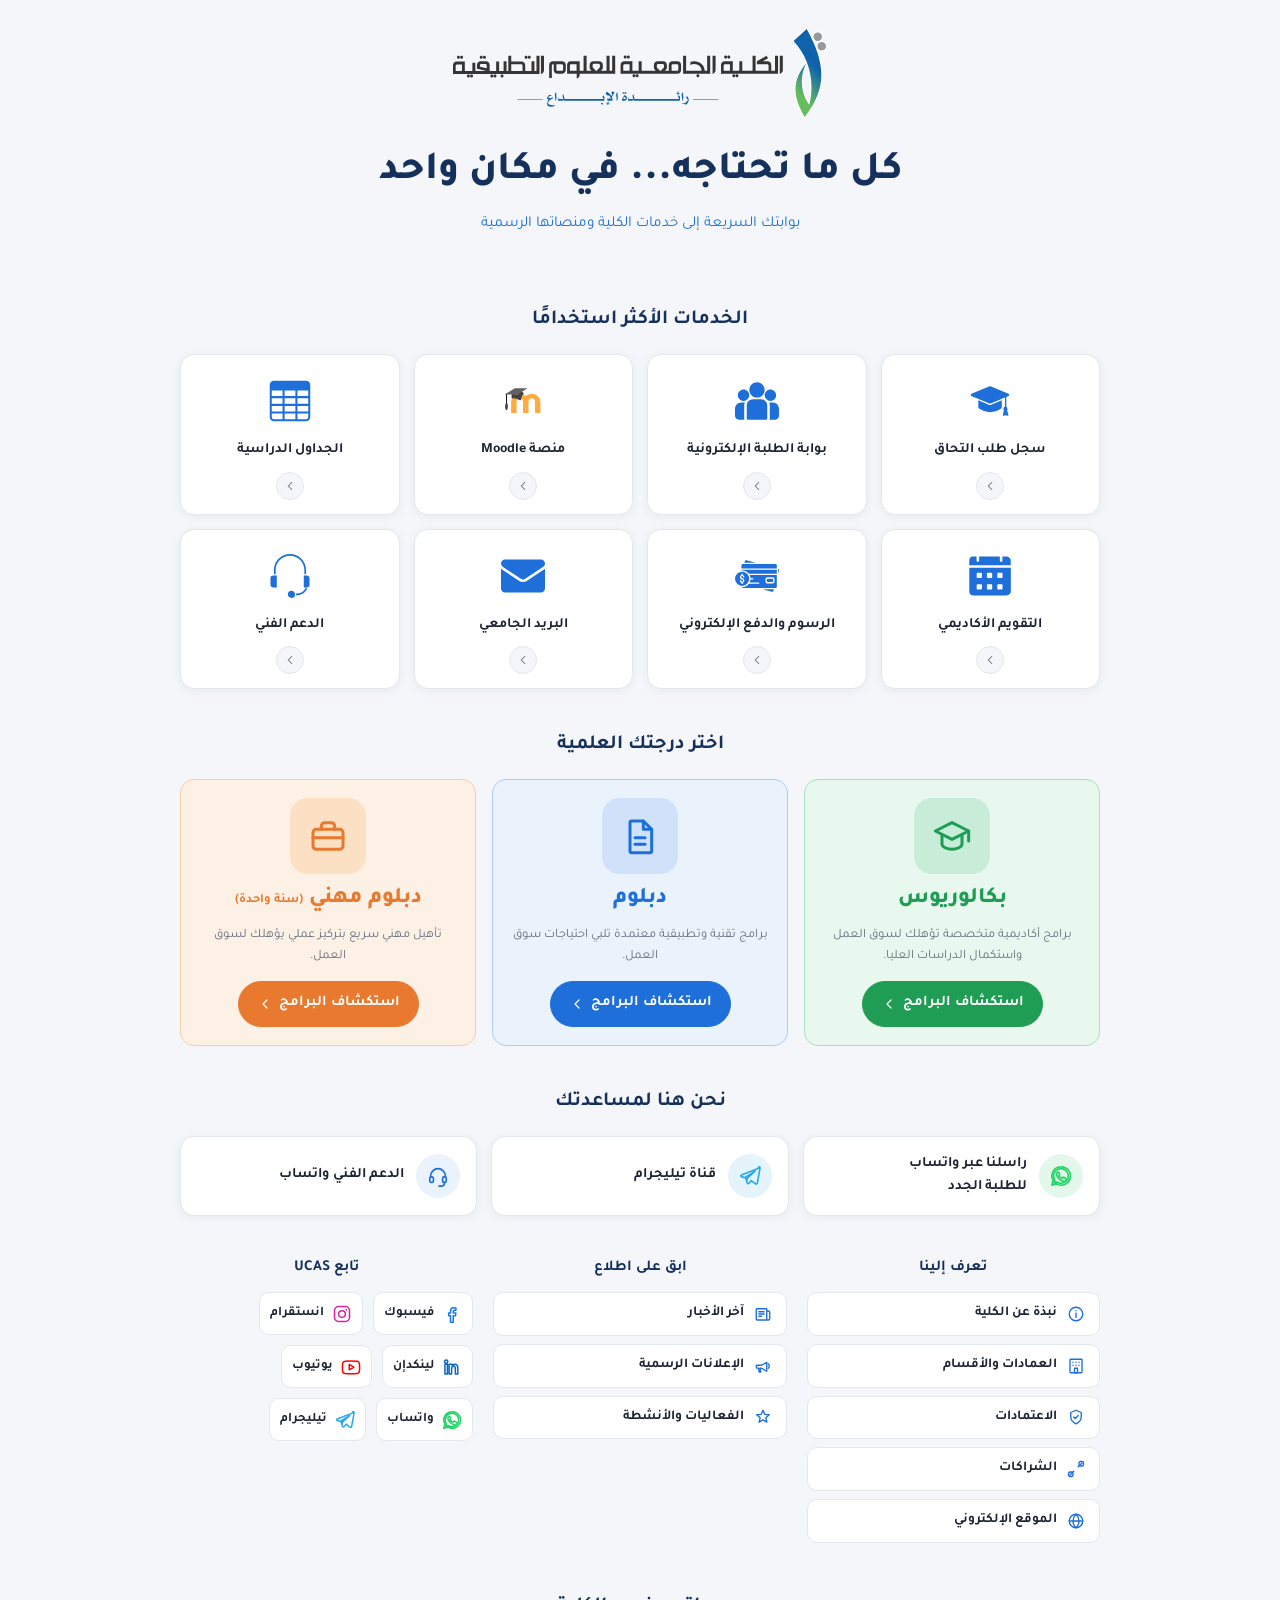
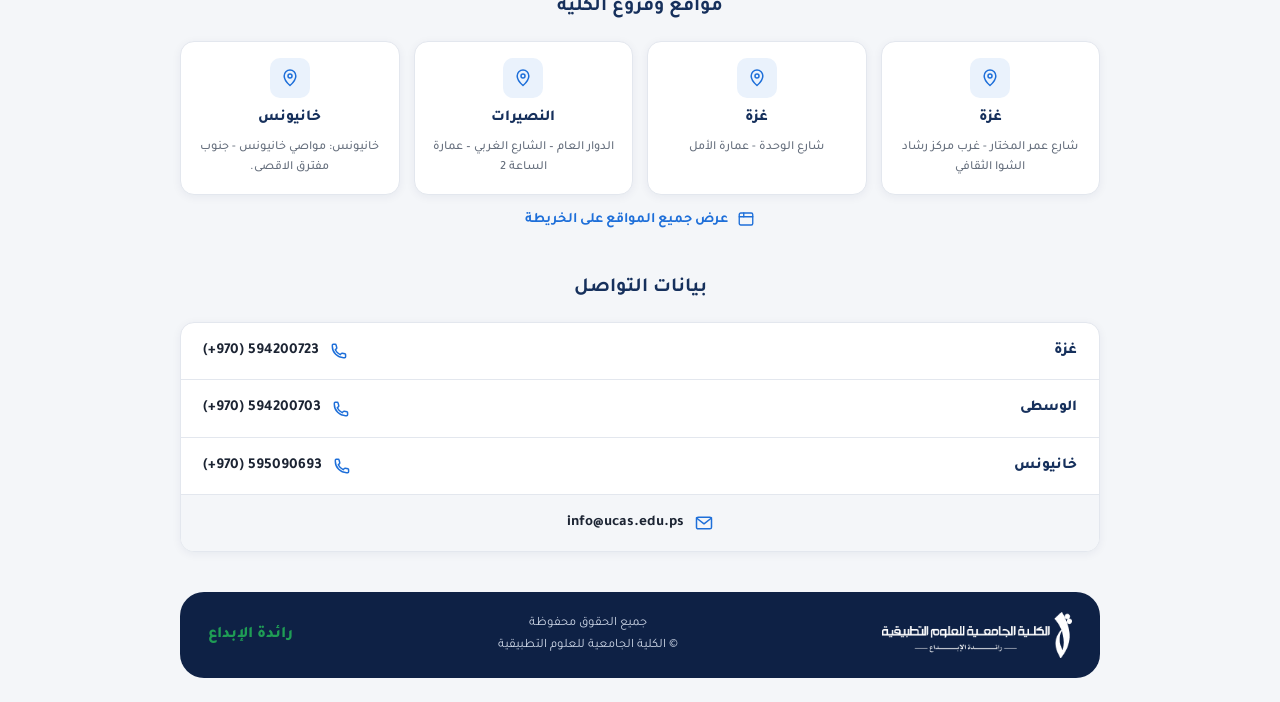
==== index.html @ 6924a787 "Initial commit: UCAS direct links hub and majors listing pages" ====
<!DOCTYPE html>
<html lang="ar" dir="rtl">

<head>
  <meta charset="UTF-8" />
  <meta name="viewport" content="width=device-width, initial-scale=1.0" />
  <title>الكلية الجامعية للعلوم التطبيقية | كل ما تحتاجه في مكان واحد</title>
  <link rel="preconnect" href="https://fonts.googleapis.com" />
  <link rel="preconnect" href="https://fonts.gstatic.com" crossorigin />
  <link href="https://fonts.googleapis.com/css2?family=Tajawal:wght@400;500;700;800&display=swap" rel="stylesheet" />
  <link rel="stylesheet" href="css/style.css" />
</head>

<body>

  <header class="site-header container">
    <div class="logo-wrap">
      <img src="assets/images/logo.svg" alt="شعار الكلية الجامعية للعلوم التطبيقية"
        onerror="this.replaceWith(Object.assign(document.createElement('div'),{className:'logo-fallback',textContent:'شعار UCAS'}))" />
    </div>

    <div class="hero">
      <h1>كل ما تحتاجه... في مكان واحد</h1>
      <p>بوابتك السريعة إلى خدمات الكلية ومنصاتها الرسمية</p>
    </div>
  </header>

  <main class="container">

    <!-- الخدمات الأكثر استخداما -->
    <section class="section">
      <h2 class="section-title">الخدمات الأكثر استخدامًا</h2>
      <div class="grid grid--4">

        <a class="service-card" href="https://my.ucas.edu.ps/new_application.aspx" data-link="TODO: سجل طلب التحاق">
          <div class="icon-wrap">
            <img class="service-icon-img" src="assets/icons/graduation.svg" alt="" />
          </div>
          <span class="label">سجل طلب التحاق</span>
          <span class="chevron-circle">
            <svg class="icon chevron" viewBox="0 0 24 24">
              <polyline points="15 18 9 12 15 6" />
            </svg>
          </span>
        </a>

        <a class="service-card" href="https://my.ucas.edu.ps/login?backurl=/home" data-link="TODO: بوابة الطلبة الإلكترونية">
          <div class="icon-wrap">
            <img class="service-icon-img" src="assets/icons/students.svg" alt="" />
          </div>
          <span class="label">بوابة الطلبة الإلكترونية</span>
          <span class="chevron-circle">
            <svg class="icon chevron" viewBox="0 0 24 24">
              <polyline points="15 18 9 12 15 6" />
            </svg>
          </span>
        </a>

        <a class="service-card" href="https://elearning.ucas.edu.ps/" data-link="TODO: منصة Moodle">
          <div class="icon-wrap">
            <img class="service-icon-img" src="assets/icons/moodle.svg" alt="" />
          </div>
          <span class="label">منصة Moodle</span>
          <span class="chevron-circle">
            <svg class="icon chevron" viewBox="0 0 24 24">
              <polyline points="15 18 9 12 15 6" />
            </svg>
          </span>
        </a>

        <a class="service-card" href="#" data-link="TODO: الجداول الدراسية">
          <div class="icon-wrap">
            <img class="service-icon-img" src="assets/icons/schedule.svg" alt="" />
          </div>
          <span class="label">الجداول الدراسية</span>
          <span class="chevron-circle">
            <svg class="icon chevron" viewBox="0 0 24 24">
              <polyline points="15 18 9 12 15 6" />
            </svg>
          </span>
        </a>


        <a class="service-card" href="https://ucas.edu.ps/registration/ac_calendar" data-link="TODO: التقويم الأكاديمي">
          <div class="icon-wrap">
            <img class="service-icon-img" src="assets/icons/calendar.svg" alt="" />
          </div>
          <span class="label">التقويم الأكاديمي</span>
          <span class="chevron-circle">
            <svg class="icon chevron" viewBox="0 0 24 24">
              <polyline points="15 18 9 12 15 6" />
            </svg>
          </span>
        </a>

        <a class="service-card" href="#" data-link="TODO: الرسوم والدفع الإلكتروني">
          <div class="icon-wrap">
            <img class="service-icon-img" src="assets/icons/payment.svg" alt="" />
          </div>
          <span class="label">الرسوم والدفع الإلكتروني</span>
          <span class="chevron-circle">
            <svg class="icon chevron" viewBox="0 0 24 24">
              <polyline points="15 18 9 12 15 6" />
            </svg>
          </span>
        </a>

        <a class="service-card" href="https://mail.google.com/" data-link="TODO: البريد الجامعي">
          <div class="icon-wrap">
            <img class="service-icon-img" src="assets/icons/mail.svg" alt="" />
          </div>
          <span class="label">البريد الجامعي</span>
          <span class="chevron-circle">
            <svg class="icon chevron" viewBox="0 0 24 24">
              <polyline points="15 18 9 12 15 6" />
            </svg>
          </span>
        </a>

        <a class="service-card" href="#" data-link="TODO: الدعم الفني">
          <div class="icon-wrap">
            <img class="service-icon-img" src="assets/icons/support.svg" alt="" />
          </div>
          <span class="label">الدعم الفني</span>
          <span class="chevron-circle">
            <svg class="icon chevron" viewBox="0 0 24 24">
              <polyline points="15 18 9 12 15 6" />
            </svg>
          </span>
        </a>

      </div>
    </section>

    <!-- اختر درجتك العلمية -->
    <section class="section">
      <h2 class="section-title">اختر درجتك العلمية</h2>
      <div class="degree-grid">

        <div class="degree-card degree-card--green">
          <div class="icon-wrap">
            <svg class="icon" viewBox="0 0 24 24">
              <path d="M2 9 12 4l10 5-10 5-10-5Z" />
              <path d="M6 11.5V17c0 1.5 3 3 6 3s6-1.5 6-3v-5.5" />
              <path d="M22 9v6" />
            </svg>
          </div>
          <h3>بكالوريوس</h3>
          <p>برامج أكاديمية متخصصة تؤهلك لسوق العمل واستكمال الدراسات العليا.</p>
          <a class="btn btn--green" href="majors.html?level=10">استكشاف البرامج
            <svg class="icon" viewBox="0 0 24 24" style="width:16px;height:16px">
              <polyline points="15 18 9 12 15 6" />
            </svg>
          </a>
        </div>

        <div class="degree-card degree-card--blue">
          <div class="icon-wrap">
            <svg class="icon" viewBox="0 0 24 24">
              <path d="M7 3h7l5 5v13a1 1 0 0 1-1 1H7a1 1 0 0 1-1-1V4a1 1 0 0 1 1-1Z" />
              <path d="M14 3v5h5" />
              <line x1="9" y1="13" x2="15" y2="13" />
              <line x1="9" y1="17" x2="15" y2="17" />
            </svg>
          </div>
          <h3>دبلوم</h3>
          <p>برامج تقنية وتطبيقية معتمدة تلبي احتياجات سوق العمل.</p>
          <a class="btn btn--blue" href="majors.html?level=20">استكشاف البرامج
            <svg class="icon" viewBox="0 0 24 24" style="width:16px;height:16px">
              <polyline points="15 18 9 12 15 6" />
            </svg>
          </a>
        </div>

        <div class="degree-card degree-card--orange">
          <div class="icon-wrap">
            <svg class="icon" viewBox="0 0 24 24">
              <rect x="3" y="8" width="18" height="12" rx="2" />
              <path d="M8 8V6a2 2 0 0 1 2-2h4a2 2 0 0 1 2 2v2" />
              <line x1="3" y1="13" x2="21" y2="13" />
            </svg>
          </div>
          <h3>دبلوم مهني <span class="degree-card__sub">(سنة واحدة)</span></h3>
          <p>تأهيل مهني سريع بتركيز عملي يؤهلك لسوق العمل.</p>
          <a class="btn btn--orange" href="majors.html?level=30">استكشاف البرامج
            <svg class="icon" viewBox="0 0 24 24" style="width:16px;height:16px">
              <polyline points="15 18 9 12 15 6" />
            </svg>
          </a>
        </div>

      </div>
    </section>

    <!-- نحن هنا لمساعدتك -->
    <section class="section">
      <h2 class="section-title">نحن هنا لمساعدتك</h2>
      <div class="grid grid--3">


          <a class="help-card whatsapp" href="https://wa.me/970593768501" data-link="TODO: راسلنا عبر واتساب للطلبة الجدد">
          <div class="icon-wrap">
            <svg class="icon" viewBox="0 0 24 24" fill="currentColor" stroke="none" style="width:22px;height:22px">
              <path
                d="M12 2a10 10 0 0 0-8.6 15L2 22l5.2-1.4A10 10 0 1 0 12 2Zm0 18a8 8 0 0 1-4.1-1.1l-.3-.2-3 .8.8-2.9-.2-.3A8 8 0 1 1 12 20Zm4.4-5.9c-.2-.1-1.4-.7-1.6-.8-.2-.1-.4-.1-.6.1-.2.2-.6.8-.8 1-.1.2-.3.2-.5.1-1.4-.7-2.3-1.3-3.2-2.8-.2-.4.2-.4.6-1.2.1-.1 0-.3 0-.4C10.2 9.6 9.8 8.5 9.6 8c-.1-.4-.3-.3-.5-.3h-.4c-.2 0-.5.1-.7.3-.2.2-.9.9-.9 2.2s1 2.6 1.1 2.8c.1.2 2 3 4.8 4.2.7.3 1.2.5 1.6.6.7.2 1.3.2 1.8.1.5-.1 1.4-.6 1.6-1.1.2-.5.2-1 .1-1.1-.1-.1-.2-.2-.4-.3Z" />
            </svg>
          </div>
          <span class="label">راسلنا عبر واتساب <br> للطلبة الجدد</span>
        </a>

        <a class="help-card telegram" href="http://@UCASGAZA_bot" data-link="TODO: قناة تيليجرام">
          <div class="icon-wrap">
            <svg class="icon" viewBox="0 0 24 24" fill="currentColor" stroke="none" style="width:22px;height:22px">
              <path
                d="M21.5 3.5 2.7 10.8c-.9.35-.9 1.6.02 1.9l4.6 1.5 1.7 5.4c.25.8 1.25 1 1.8.35l2.5-2.9 4.8 3.5c.7.5 1.7.1 1.85-.75l3-16.6c.15-.9-.75-1.6-1.57-1.15Zm-4 3.3-8.6 7.8-.35 3.1-1.4-4.5 10.35-6.4Z" />
            </svg>
          </div>
          <span class="label">قناة تيليجرام</span>
        </a>

        <a class="help-card support" href="https://wa.me/201003891901" data-link="TODO: الدعم الفني واتساب">
          <div class="icon-wrap">
            <svg class="icon" viewBox="0 0 24 24" style="width:22px;height:22px">
              <path d="M4 13v-1a8 8 0 0 1 16 0v1" />
              <rect x="3" y="13" width="4" height="6" rx="1.5" />
              <rect x="17" y="13" width="4" height="6" rx="1.5" />
              <path d="M19 19v1a3 3 0 0 1-3 3h-3" />
            </svg>
          </div>
          <span class="label">الدعم الفني واتساب</span>
        </a>      

      </div>
    </section>

    <!-- تابع UCAS / ابق على اطلاع / تعرف إلينا -->
    <section class="section">
      <div class="info-cols">
        <div class="info-col">
          <h4>تعرف إلينا</h4>
          <a class="row-card" href="https://ucas.edu.ps/aboutcollege" data-link="TODO: نبذة عن الكلية">
            <svg class="icon" viewBox="0 0 24 24">
              <circle cx="12" cy="12" r="9" />
              <line x1="12" y1="11" x2="12" y2="16.5" />
              <circle cx="12" cy="7.7" r="0.9" fill="currentColor" stroke="none" />
            </svg>
            نبذة عن الكلية
          </a>
          <a class="row-card" href="https://www.ucas.edu.ps/department" data-link="TODO: العمادات والأقسام">
            <svg class="icon" viewBox="0 0 24 24">
              <rect x="4" y="3" width="16" height="18" rx="1" />
              <circle cx="8" cy="7" r="1" fill="currentColor" stroke="none" />
              <circle cx="12" cy="7" r="1" fill="currentColor" stroke="none" />
              <circle cx="16" cy="7" r="1" fill="currentColor" stroke="none" />
              <circle cx="8" cy="11" r="1" fill="currentColor" stroke="none" />
              <circle cx="12" cy="11" r="1" fill="currentColor" stroke="none" />
              <circle cx="16" cy="11" r="1" fill="currentColor" stroke="none" />
              <rect x="10" y="15" width="4" height="6" />
            </svg>
            العمادات والأقسام
          </a>
          <a class="row-card" href="#" data-link="TODO: الاعتمادات">
            <svg class="icon" viewBox="0 0 24 24">
              <path d="M12 3 5 6v5c0 5 3 8.5 7 10 4-1.5 7-5 7-10V6l-7-3Z" />
              <path d="M9 12l2 2 4-4" />
            </svg>
            الاعتمادات
          </a>
          <a class="row-card" href="#" data-link="TODO: الشراكات">
            <svg class="icon" viewBox="0 0 24 24">
              <path d="M9 15 4 20" />
              <path d="M15 9l5-5" />
              <rect x="2" y="16" width="6" height="6" rx="2" />
              <rect x="16" y="2" width="6" height="6" rx="2" />
            </svg>
            الشراكات
          </a>
          <a class="row-card" href="https://www.ucas.edu.ps/" data-link="TODO: الموقع الإلكتروني">
            <svg class="icon" viewBox="0 0 24 24">
              <circle cx="12" cy="12" r="9" />
              <line x1="3" y1="12" x2="21" y2="12" />
              <path d="M12 3c2.5 2.5 4 5.7 4 9s-1.5 6.5-4 9c-2.5-2.5-4-5.7-4-9s1.5-6.5 4-9Z" />
            </svg>
            الموقع الإلكتروني
          </a>
        </div>

        

        <div class="info-col">
          <h4>ابق على اطلاع</h4>
          <a class="row-card" href="https://ucas.edu.ps/news/" data-link="TODO: آخر الأخبار">
            <svg class="icon" viewBox="0 0 24 24">
              <rect x="3" y="5" width="14" height="15" rx="1" />
              <line x1="6.5" y1="9" x2="13.5" y2="9" />
              <line x1="6.5" y1="12" x2="13.5" y2="12" />
              <line x1="6.5" y1="15" x2="10" y2="15" />
              <path d="M17 8h2a2 2 0 0 1 2 2v8a2 2 0 0 1-2 2h-2" />
            </svg>
            آخر الأخبار
          </a>
          <a class="row-card" href="https://whatsapp.com/channel/0029VbC1YBUGk1FkVO1QZj0M" data-link="TODO: الإعلانات الرسمية">
            <svg class="icon" viewBox="0 0 24 24">
              <path d="M3 11v2a2 2 0 0 0 2 2h1l1 5h2l-1-5h2l7 4V7l-7 4H5a2 2 0 0 0-2 2Z" />
              <path d="M19 9a4 4 0 0 1 0 6" />
            </svg>
            الإعلانات الرسمية
          </a>
          <a class="row-card" href="https://whatsapp.com/channel/0029VbC1YBUGk1FkVO1QZj0M" data-link="TODO: الفعاليات والأنشطة">
            <svg class="icon" viewBox="0 0 24 24">
              <path d="M12 3l2.4 5.5 6 .5-4.6 4 1.4 5.9L12 15.9 6.8 18.9l1.4-5.9L3.6 9l6-.5L12 3Z" />
            </svg>
            الفعاليات والأنشطة
          </a>
        </div>

        <div class="info-col">
          <h4>تابع UCAS</h4>
          <div class="social-grid">
            <a class="social-item facebook" href="https://www.facebook.com/ucasGaza" data-link="TODO: فيسبوك">
              <svg class="icon" viewBox="0 0 24 24" fill="currentColor" stroke="none">
                <path
                  d="M13.5 22v-8h2.7l.4-3.1h-3.1V9c0-.9.25-1.5 1.55-1.5h1.65V4.7C15.9 4.6 15 4.5 13.9 4.5c-2.2 0-3.7 1.35-3.7 3.8v2.6H8v3.1h2.2V22h3.3Z" />
              </svg>
              فيسبوك
            </a>
            <a class="social-item instagram" href="https://www.instagram.com/UCASGaza/" data-link="TODO: انستقرام">
              <svg class="icon" viewBox="0 0 24 24">
                <rect x="3" y="3" width="18" height="18" rx="5" />
                <circle cx="12" cy="12" r="4" />
                <circle cx="17.2" cy="6.8" r="1" fill="currentColor" stroke="none" />
              </svg>
              انستقرام
            </a>
            <a class="social-item linkedin" href="https://www.linkedin.com/school/ucasgaza" data-link="TODO: لينكدإن">
              <svg class="icon" viewBox="0 0 24 24" fill="currentColor" stroke="none">
                <path
                  d="M4.98 3.5a2 2 0 1 0 .02 4 2 2 0 0 0-.02-4ZM3.5 8.75h3v11.75h-3zM9.5 8.75h2.9v1.6h.04c.4-.75 1.4-1.6 2.9-1.6 3.1 0 3.66 2 3.66 4.6v7.15h-3v-6.35c0-1.5-.03-3.45-2.1-3.45-2.1 0-2.4 1.65-2.4 3.35v6.45h-3V8.75Z" />
              </svg>
              لينكدإن
            </a>
            <a class="social-item youtube" href="https://www.youtube.com/user/TheUniversityCollege?sub_confirmation=1" data-link="TODO: يوتيوب">
              <svg class="icon" viewBox="0 0 24 24" fill="currentColor" stroke="none">
                <path
                  d="M22 8.2s-.2-1.5-.8-2.2c-.8-.9-1.7-.9-2.1-1C16 4.7 12 4.7 12 4.7h0s-4 0-7.1.3c-.4 0-1.3.1-2.1 1-.6.7-.8 2.2-.8 2.2S1.7 10 1.7 11.7v1.5C1.7 15 1.9 16.7 1.9 16.7s.2 1.5.8 2.2c.8.9 1.9.9 2.4 1 1.7.2 7 .3 7 .3s4 0 7.1-.3c.4 0 1.3-.1 2.1-1 .6-.7.8-2.2.8-2.2s.2-1.7.2-3.5v-1.5c0-1.7-.2-3.5-.2-3.5ZM9.9 15.3V8.9l5.6 3.2-5.6 3.2Z" />
              </svg>
              يوتيوب
            </a>
            <a class="social-item whatsapp" href="https://whatsapp.com/channel/0029VbC1YBUGk1FkVO1QZj0M" data-link="TODO: واتساب">
              <svg class="icon" viewBox="0 0 24 24" fill="currentColor" stroke="none">
                <path
                  d="M12 2a10 10 0 0 0-8.6 15L2 22l5.2-1.4A10 10 0 1 0 12 2Zm0 18a8 8 0 0 1-4.1-1.1l-.3-.2-3 .8.8-2.9-.2-.3A8 8 0 1 1 12 20Zm4.4-5.9c-.2-.1-1.4-.7-1.6-.8-.2-.1-.4-.1-.6.1-.2.2-.6.8-.8 1-.1.2-.3.2-.5.1-1.4-.7-2.3-1.3-3.2-2.8-.2-.4.2-.4.6-1.2.1-.1 0-.3 0-.4C10.2 9.6 9.8 8.5 9.6 8c-.1-.4-.3-.3-.5-.3h-.4c-.2 0-.5.1-.7.3-.2.2-.9.9-.9 2.2s1 2.6 1.1 2.8c.1.2 2 3 4.8 4.2.7.3 1.2.5 1.6.6.7.2 1.3.2 1.8.1.5-.1 1.4-.6 1.6-1.1.2-.5.2-1 .1-1.1-.1-.1-.2-.2-.4-.3Z" />
              </svg>
              واتساب
            </a>
            <a class="social-item telegram" href="https://telegram.me/ucasgaza" data-link="TODO: تيليجرام">
              <svg class="icon" viewBox="0 0 24 24" fill="currentColor" stroke="none">
                <path
                  d="M21.5 3.5 2.7 10.8c-.9.35-.9 1.6.02 1.9l4.6 1.5 1.7 5.4c.25.8 1.25 1 1.8.35l2.5-2.9 4.8 3.5c.7.5 1.7.1 1.85-.75l3-16.6c.15-.9-.75-1.6-1.57-1.15Zm-4 3.3-8.6 7.8-.35 3.1-1.4-4.5 10.35-6.4Z" />
              </svg>
              تيليجرام
            </a>
          </div>
        </div>

      </div>
    </section>

    <!-- مواقع وفروع الكلية -->
    <section class="section">
      <h2 class="section-title">مواقع وفروع الكلية</h2>
      <div class="grid grid--4">

        <a class="branch-card" href="https://www.ucas.edu.ps/assets/images/ucasp4.jpg" data-link="TODO: خريطة فرع غزة - عرب حلويات أبو السعود">
          <div class="icon-wrap">
            <svg class="icon" viewBox="0 0 24 24" style="width:20px;height:20px">
              <path d="M12 21s7-6.2 7-11.5A7 7 0 0 0 5 9.5C5 14.8 12 21 12 21Z" />
              <circle cx="12" cy="9.5" r="2.4" />
            </svg>
          </div>
          <strong class="branch-city">غزة</strong>
          <span class="branch-desc">شارع عمر المختار - غرب مركز رشاد الشوا الثقافي</span>
        </a>

        <a class="branch-card" href="https://www.ucas.edu.ps/assets/images/ucasp3.jpeg" data-link="TODO: خريطة فرع غزة - شارع الوحدة">
          <div class="icon-wrap">
            <svg class="icon" viewBox="0 0 24 24" style="width:20px;height:20px">
              <path d="M12 21s7-6.2 7-11.5A7 7 0 0 0 5 9.5C5 14.8 12 21 12 21Z" />
              <circle cx="12" cy="9.5" r="2.4" />
            </svg>
          </div>
          <strong class="branch-city">غزة</strong>
          <span class="branch-desc">شارع الوحدة - عمارة الأمل</span>
        </a>

        <a class="branch-card" href="https://www.ucas.edu.ps/assets/images/ucasp1.jpeg" data-link="TODO: خريطة فرع النصيرات">
          <div class="icon-wrap">
            <svg class="icon" viewBox="0 0 24 24" style="width:20px;height:20px">
              <path d="M12 21s7-6.2 7-11.5A7 7 0 0 0 5 9.5C5 14.8 12 21 12 21Z" />
              <circle cx="12" cy="9.5" r="2.4" />
            </svg>
          </div>
          <strong class="branch-city">النصيرات</strong>
          <span class="branch-desc">الدوار العام – الشارع الغربي – عمارة الساعة 2</span>
        </a>

        <a class="branch-card" href="https://www.ucas.edu.ps/assets/images/ucasp2.jpg" data-link="TODO: خريطة فرع خانيونس">
          <div class="icon-wrap">
            <svg class="icon" viewBox="0 0 24 24" style="width:20px;height:20px">
              <path d="M12 21s7-6.2 7-11.5A7 7 0 0 0 5 9.5C5 14.8 12 21 12 21Z" />
              <circle cx="12" cy="9.5" r="2.4" />
            </svg>
          </div>
          <strong class="branch-city">خانيونس</strong>
          <span class="branch-desc">خانيونس: مواصي خانيونس - جنوب مفترق الاقصى.</span>
        </a>

      </div>
      <a class="map-link" href="https://ucas.edu.ps/aboutcollege/locations" data-link="TODO: عرض جميع المواقع على الخريطة">
        <svg class="icon" viewBox="0 0 24 24"
          style="width:18px;height:18px;display:inline;vertical-align:middle;margin-inline-end:6px">
          <rect x="3" y="4" width="18" height="16" rx="2" />
          <path d="M3 9h18" />
          <path d="M9 4v5" />
        </svg>
        عرض جميع المواقع على الخريطة
      </a>
    </section>

    <!-- بيانات التواصل -->
    <section class="section">
      <h2 class="section-title">بيانات التواصل</h2>
      <div class="contact-block">
        <div class="contact-row">
          <span class="place">غزة</span>
          <span class="value">(+970) 594200723
            <svg class="icon" viewBox="0 0 24 24">
              <path
                d="M4 5c0-.6.4-1 1-1h2.5c.5 0 .9.3 1 .8l.8 3.2c.1.4 0 .8-.3 1.1l-1.5 1.4a13 13 0 0 0 5.9 5.9l1.4-1.5c.3-.3.7-.4 1.1-.3l3.2.8c.5.1.8.5.8 1V19c0 .6-.4 1-1 1h-1.5C10.2 20 4 13.8 4 6.5V5Z" />
            </svg>
          </span>
        </div>
        <div class="contact-row">
          <span class="place">الوسطى</span>
          <span class="value">(+970) 594200703
            <svg class="icon" viewBox="0 0 24 24">
              <path
                d="M4 5c0-.6.4-1 1-1h2.5c.5 0 .9.3 1 .8l.8 3.2c.1.4 0 .8-.3 1.1l-1.5 1.4a13 13 0 0 0 5.9 5.9l1.4-1.5c.3-.3.7-.4 1.1-.3l3.2.8c.5.1.8.5.8 1V19c0 .6-.4 1-1 1h-1.5C10.2 20 4 13.8 4 6.5V5Z" />
            </svg>
          </span>
        </div>
        <div class="contact-row">
          <span class="place">خانيونس</span>
          <span class="value">(+970) 595090693 
            <svg class="icon" viewBox="0 0 24 24">
              <path
                d="M4 5c0-.6.4-1 1-1h2.5c.5 0 .9.3 1 .8l.8 3.2c.1.4 0 .8-.3 1.1l-1.5 1.4a13 13 0 0 0 5.9 5.9l1.4-1.5c.3-.3.7-.4 1.1-.3l3.2.8c.5.1.8.5.8 1V19c0 .6-.4 1-1 1h-1.5C10.2 20 4 13.8 4 6.5V5Z" />
            </svg>
          </span>
        </div>
        <div class="contact-row contact-row--email">
          <span class="value">info@ucas.edu.ps
            <svg class="icon" viewBox="0 0 24 24">
              <rect x="3" y="5" width="18" height="14" rx="2" />
              <path d="M3 6l9 7 9-7" />
            </svg>
          </span>
        </div>
      </div>
    </section>

  </main>

  <footer class="bottom-bar">
    <div class="container">
      <div class="bottom-bar__brand">
        <img class="bottom-bar__logo" src="assets/images/ucas_white_logo.png" alt="شعار الكلية الجامعية للعلوم التطبيقية"
          onerror="this.replaceWith(Object.assign(document.createElement('div'),{className:'logo-fallback',textContent:'شعار UCAS'}))" />
      </div>

      <div class="bottom-bar__copyright">
        <span>جميع الحقوق محفوظة</span>
        <span>© الكلية الجامعية للعلوم التطبيقية</span>
      </div>

      <span class="bottom-bar__tagline">رائدة الإبداع</span>
    </div>
  </footer>

</body>

</html>
---- css/style.css ----
/* ===== UCAS Direct Links — shared styles ===== */

:root {
  --navy: #16305c;
  --navy-dark: #0e2145;
  --blue: #1e6fd9;
  --blue-bg: #eaf2fc;
  --green: #1f9d55;
  --green-bg: #e9f8ef;
  --orange: #e8792e;
  --orange-bg: #fdf1e6;
  --red: #e0483f;
  --red-bg: #fdeceb;
  --gray-disabled: #c3c8d1;
  --gray-disabled-bg: #eef0f3;
  --bg: #f4f6f9;
  --card-bg: #ffffff;
  --text: #1c2433;
  --muted: #67707e;
  --border: #e3e7ee;
  --radius: 14px;
  --radius-sm: 10px;
  --shadow: 0 2px 10px rgba(20, 40, 80, 0.06);
  --shadow-hover: 0 8px 24px rgba(20, 40, 80, 0.12);
  --max-width: 960px;
}

* {
  box-sizing: border-box;
}

html {
  scroll-behavior: smooth;
  direction: rtl;
}

body {
  margin: 0;
  background: var(--bg);
  color: var(--text);
  font-family: "Tajawal", "Segoe UI", Tahoma, Arial, sans-serif;
  line-height: 1.6;
  direction: rtl;
}

img {
  max-width: 100%;
  display: block;
}

a {
  color: inherit;
  text-decoration: none;
}

button {
  font-family: inherit;
}

ul {
  margin: 0;
  padding: 0;
  list-style: none;
}

.container {
  max-width: var(--max-width);
  margin: 0 auto;
  padding: 0 20px;
}

.icon {
  width: 26px;
  height: 26px;
  stroke: currentColor;
  fill: none;
  stroke-width: 1.8;
  stroke-linecap: round;
  stroke-linejoin: round;
}

.section {
  margin-top: 40px;
}

.section-title {
  font-size: 1.25rem;
  font-weight: 700;
  text-align: center;
  margin-bottom: 18px;
  color: var(--navy);
}

/* ===== Buttons ===== */

.btn {
  display: inline-flex;
  align-items: center;
  justify-content: center;
  gap: 6px;
  padding: 10px 18px;
  border-radius: 999px;
  font-weight: 600;
  font-size: 0.92rem;
  border: 1.5px solid transparent;
  cursor: pointer;
  transition: transform 0.15s ease, box-shadow 0.15s ease, opacity 0.15s ease;
  white-space: nowrap;
}

.btn:hover {
  transform: translateY(-1px);
}

.btn--outline {
  background: transparent;
}

.btn--disabled,
.btn[disabled] {
  background: var(--gray-disabled-bg) !important;
  color: #9aa1ac !important;
  border-color: var(--gray-disabled) !important;
  cursor: not-allowed;
  transform: none !important;
}

.btn--green {
  background: var(--green);
  color: #fff;
  border-color: var(--green);
}
.btn--green.btn--outline {
  background: transparent;
  color: var(--green);
}

.btn--blue {
  background: var(--blue);
  color: #fff;
  border-color: var(--blue);
}
.btn--blue.btn--outline {
  background: transparent;
  color: var(--blue);
}

.btn--orange {
  background: var(--orange);
  color: #fff;
  border-color: var(--orange);
}
.btn--orange.btn--outline {
  background: transparent;
  color: var(--orange);
}

/* ===== Header (index page) ===== */

.site-header {
  padding: 28px 0 8px;
  text-align: center;
}

.logo-wrap {
  display: flex;
  flex-direction: column;
  align-items: center;
  gap: 6px;
}

.logo-wrap img {
  height: 90px;
  width: auto;
  max-width: 100%;
  object-fit: contain;
}

.logo-fallback {
  height: 90px;
  min-width: 200px;
  display: flex;
  align-items: center;
  justify-content: center;
  border: 1.5px dashed var(--border);
  border-radius: var(--radius-sm);
  color: var(--muted);
  font-size: 0.75rem;
  padding: 0 10px;
}

.hero {
  text-align: center;
  margin-top: 22px;
}

.hero h1 {
  font-size: 2.5rem;
  font-weight: 800;
  color: var(--navy);
  margin: 0 0 8px;
}

.hero p {
  color: #1e6fd9;
  margin: 0 0 20px;
  font-size: 0.95rem;
}

/* ===== Small service cards grid ===== */

.grid {
  display: flex;
  flex-wrap: wrap;
  gap: 14px;
}

.grid--5 > * {
  flex: 0 0 calc((100% - 14px * 4) / 5);
}

.grid--4 > * {
  flex: 0 0 calc((100% - 14px * 3) / 4);
}

.grid--3 > * {
  flex: 0 0 calc((100% - 14px * 2) / 3);
}

.service-card {
  background: var(--card-bg);
  border: 1px solid var(--border);
  border-radius: var(--radius);
  padding: 18px 10px 14px;
  text-align: center;
  box-shadow: var(--shadow);
  transition: box-shadow 0.15s ease, transform 0.15s ease;
  display: flex;
  flex-direction: column;
  align-items: center;
  gap: 10px;
  cursor: pointer;
}

.service-card:hover {
  box-shadow: var(--shadow-hover);
  transform: translateY(-2px);
}

.service-card .icon-wrap {
  width: 56px;
  height: 56px;
  display: flex;
  align-items: center;
  justify-content: center;
  color: var(--blue);
}

.service-icon-img {
  width: 44px;
  height: 44px;
  object-fit: contain;
}

.service-card span.label {
  font-weight: 700;
  font-size: 0.88rem;
  color: var(--text);
}

.chevron-circle {
  width: 28px;
  height: 28px;
  border-radius: 50%;
  border: 1.5px solid var(--border);
  background: var(--bg);
  display: flex;
  align-items: center;
  justify-content: center;
}

.chevron-circle .chevron {
  width: 14px;
  height: 14px;
  color: var(--muted);
}

/* ===== Degree selection cards ===== */

.degree-grid {
  display: flex;
  flex-wrap: wrap;
  gap: 16px;
}

.degree-grid > * {
  flex: 0 0 calc((100% - 16px * 2) / 3);
}

.degree-card {
  border-radius: var(--radius);
  padding: 18px 14px;
  text-align: center;
  border: 1.5px solid transparent;
  display: flex;
  flex-direction: column;
  align-items: center;
  gap: 8px;
}

.degree-card .icon-wrap {
  width: 76px;
  height: 76px;
  border-radius: 18px;
  display: flex;
  align-items: center;
  justify-content: center;
}

.degree-card .icon-wrap .icon {
  width: 40px;
  height: 40px;
}

.degree-card h3 {
  margin: 0;
  font-size: 1.4rem;
  font-weight: 800;
}

.degree-card__sub {
  font-size: 0.8rem;
  font-weight: 600;
}

.degree-card p {
  margin: 0 0 6px;
  font-size: 0.8rem;
  color: var(--muted);
}

.degree-card--orange {
  background: var(--orange-bg);
  border-color: #f5cfa9;
}
.degree-card--orange h3 {
  color: var(--orange);
}
.degree-card--orange .icon-wrap {
  background: #fbe0c4;
  color: var(--orange);
}

.degree-card--green {
  background: var(--green-bg);
  border-color: #a9e0c0;
}
.degree-card--green h3 {
  color: var(--green);
}
.degree-card--green .icon-wrap {
  background: #c7ecd8;
  color: var(--green);
}

.degree-card--blue {
  background: var(--blue-bg);
  border-color: #a9cdf5;
}
.degree-card--blue h3 {
  color: var(--blue);
}
.degree-card--blue .icon-wrap {
  background: #cfe2fa;
  color: var(--blue);
}

/* ===== Help cards ===== */

.help-card {
  background: var(--card-bg);
  border: 1px solid var(--border);
  border-radius: var(--radius);
  padding: 16px;
  display: flex;
  align-items: center;
  gap: 12px;
  box-shadow: var(--shadow);
}

.help-card .icon-wrap {
  width: 44px;
  height: 44px;
  border-radius: 50%;
  display: flex;
  align-items: center;
  justify-content: center;
  flex-shrink: 0;
}

.help-card.whatsapp .icon-wrap {
  background: #e3f8ea;
  color: #25d366;
}
.help-card.telegram .icon-wrap {
  background: #e5f3fb;
  color: #29a9eb;
}
.help-card.support .icon-wrap {
  background: var(--blue-bg);
  color: var(--blue);
}

.help-card span.label {
  font-weight: 700;
  font-size: 0.9rem;
}

/* ===== Footer info columns ===== */

.info-cols {
  display: flex;
  flex-wrap: wrap;
  gap: 20px;
}

.info-col {
  flex: 0 0 calc((100% - 20px * 2) / 3);
  min-width: 0;
}

.info-col h4 {
  text-align: center;
  margin: 0 0 12px;
  font-size: 0.95rem;
  color: var(--navy);
}

.info-col .row-card {
  background: var(--card-bg);
  border: 1px solid var(--border);
  border-radius: var(--radius-sm);
  padding: 10px 14px;
  display: flex;
  align-items: center;
  gap: 10px;
  margin-bottom: 8px;
  font-size: 0.85rem;
  font-weight: 600;
}

.info-col .row-card .icon {
  width: 18px;
  height: 18px;
  color: var(--blue);
  flex-shrink: 0;
}

.social-grid {
  display: flex;
  flex-wrap: wrap;
  gap: 10px;
}

.social-grid > * {
  flex: 0 0 calc((100% - 10px * 2) / 3);
}

.social-item {
  background: var(--card-bg);
  border: 1px solid var(--border);
  border-radius: var(--radius-sm);
  padding: 10px;
  display: flex;
  align-items: center;
  gap: 8px;
  font-size: 0.82rem;
  font-weight: 600;
}

.social-item .icon {
  width: 20px;
  height: 20px;
}

.social-item.facebook .icon { color: #1877f2; }
.social-item.instagram .icon { color: #d6249f; }
.social-item.linkedin .icon { color: #0a66c2; }
.social-item.youtube .icon { color: #ff0000; }
.social-item.whatsapp .icon { color: #25d366; }
.social-item.telegram .icon { color: #29a9eb; }

/* ===== Branches ===== */

.branch-card {
  background: var(--card-bg);
  border: 1px solid var(--border);
  border-radius: var(--radius);
  padding: 16px;
  text-align: center;
  box-shadow: var(--shadow);
  display: flex;
  flex-direction: column;
  align-items: center;
  gap: 8px;
}

.branch-card .icon-wrap {
  width: 40px;
  height: 40px;
  border-radius: 10px;
  background: var(--blue-bg);
  color: var(--blue);
  display: flex;
  align-items: center;
  justify-content: center;
}

.branch-card .branch-city {
  font-weight: 800;
  font-size: 0.95rem;
  color: var(--navy);
}

.branch-card .branch-desc {
  font-weight: 500;
  font-size: 0.78rem;
  color: var(--muted);
}

.map-link {
  display: block;
  text-align: center;
  margin-top: 14px;
  font-weight: 700;
  color: var(--blue);
  font-size: 0.9rem;
}

/* ===== Contact block ===== */

.contact-block {
  background: var(--card-bg);
  border: 1px solid var(--border);
  border-radius: var(--radius);
  box-shadow: var(--shadow);
  overflow: hidden;
}

.contact-row {
  display: flex;
  align-items: center;
  justify-content: space-between;
  padding: 16px 22px;
  border-bottom: 1px solid var(--border);
  font-size: 0.95rem;
}

.contact-row:last-child {
  border-bottom: none;
}

.contact-row .place {
  font-weight: 800;
  color: var(--navy);
}

.contact-row .value {
  display: flex;
  align-items: center;
  gap: 10px;
  font-weight: 700;
  color: var(--text);
  direction: ltr;
}

.contact-row .icon {
  width: 20px;
  height: 20px;
  color: var(--blue);
}

.contact-row--email {
  justify-content: center;
  background: var(--bg);
}

/* ===== Bottom bar ===== */

.bottom-bar {
  margin: 40px auto 24px;
  padding: 0 20px;
  max-width: var(--max-width);
}

.bottom-bar .container {
  max-width: none;
  margin: 0;
  background: var(--navy-dark);
  color: #fff;
  border-radius: 24px;
  display: flex;
  align-items: center;
  justify-content: space-between;
  padding: 20px 28px;
  flex-wrap: wrap;
  gap: 14px;
}

.bottom-bar__brand {
  flex-shrink: 0;
}

.bottom-bar__logo {
  height: 46px;
  width: auto;
  object-fit: contain;
}

.bottom-bar__copyright {
  display: flex;
  flex-direction: column;
  align-items: center;
  text-align: center;
  gap: 2px;
  font-size: 0.8rem;
  color: #cdd6e6;
}

.bottom-bar__tagline {
  color: var(--green);
  font-weight: 800;
  font-size: 1rem;
  white-space: nowrap;
}

.bottom-bar .copyright {
  font-size: 0.8rem;
  color: #cdd6e6;
}

/* ===== Majors page (majors.html) ===== */

.majors-main {
  max-width: 1100px;
  margin: 0 auto;
  padding: 30px 20px 60px;
}

.page-title {
  text-align: center;
  font-size: 1.8rem;
  font-weight: 800;
  color: var(--navy);
  margin-bottom: 34px;
}

.dean-section {
  margin-bottom: 40px;
}

.dean-title {
  font-size: 1.3rem;
  font-weight: 800;
  color: var(--accent, var(--navy));
  border-inline-start: 5px solid var(--accent, var(--navy));
  padding-inline-start: 12px;
  margin-bottom: 20px;
}

.department-block {
  margin-bottom: 26px;
}

.department-title {
  font-size: 1.05rem;
  font-weight: 700;
  color: var(--muted);
  margin-bottom: 14px;
  padding-inline-start: 4px;
}

.majors-list {
  display: flex;
  flex-direction: column;
  gap: 14px;
}

.major-card {
  display: flex;
  align-items: center;
  gap: 18px;
  background: var(--card-bg);
  border: 1.5px solid var(--border);
  border-radius: var(--radius);
  padding: 16px 20px;
  box-shadow: var(--shadow);
  flex-wrap: wrap;
}

.major-card .icon-wrap {
  width: 52px;
  height: 52px;
  border-radius: 14px;
  display: flex;
  align-items: center;
  justify-content: center;
  flex-shrink: 0;
}

.major-card .icon-wrap .icon {
  width: 26px;
  height: 26px;
}

.major-card__body {
  flex: 1 1 260px;
  min-width: 0;
}

.major-card__badge {
  display: inline-block;
  font-size: 0.72rem;
  font-weight: 800;
  padding: 3px 12px;
  border-radius: 999px;
  color: #fff;
  margin-bottom: 6px;
}

.major-card__title {
  margin: 0 0 8px;
  font-size: 1.05rem;
  font-weight: 800;
  color: var(--text);
}

.major-card__pills {
  display: flex;
  gap: 8px;
  flex-wrap: wrap;
}

.pill {
  background: var(--bg);
  border: 1px solid var(--border);
  border-radius: 999px;
  padding: 5px 12px;
  font-size: 0.8rem;
  font-weight: 700;
  color: var(--muted);
}

.major-card__action {
  display: flex;
  align-items: center;
  gap: 10px;
  flex-shrink: 0;
  margin-inline-start: auto;
}

.badge--closed {
  background: var(--red-bg);
  color: var(--red);
  font-weight: 800;
  font-size: 0.78rem;
  padding: 7px 14px;
  border-radius: 999px;
  white-space: nowrap;
}

.major-card--bachelor .icon-wrap { background: var(--green-bg); color: var(--green); }
.major-card--bachelor .major-card__badge { background: var(--green); }

.major-card--diploma .icon-wrap { background: var(--blue-bg); color: var(--blue); }
.major-card--diploma .major-card__badge { background: var(--blue); }

.major-card--vocational .icon-wrap { background: var(--orange-bg); color: var(--orange); }
.major-card--vocational .major-card__badge { background: var(--orange); }

.major-card.is-closed {
  opacity: 0.85;
}

.state-message {
  text-align: center;
  padding: 60px 20px;
  color: var(--muted);
  font-weight: 600;
}

.state-message.error {
  color: var(--red);
}

/* ===== Responsive ===== */

@media (max-width: 720px) {
  .grid--5 > *,
  .grid--4 > * {
    flex: 0 0 calc((100% - 14px) / 2);
  }
  .degree-grid > * {
    flex: 0 0 100%;
  }
  .info-col {
    flex: 0 0 100%;
  }
  .social-grid > * {
    flex: 0 0 calc((100% - 10px) / 2);
  }
  .grid--3 > * {
    flex: 0 0 100%;
  }
  .major-card {
    flex-direction: column;
    align-items: stretch;
    text-align: center;
  }
  .major-card .icon-wrap {
    margin: 0 auto;
  }
  .major-card__pills {
    justify-content: center;
  }
  .major-card__action {
    margin-inline-start: 0;
    justify-content: center;
  }
}
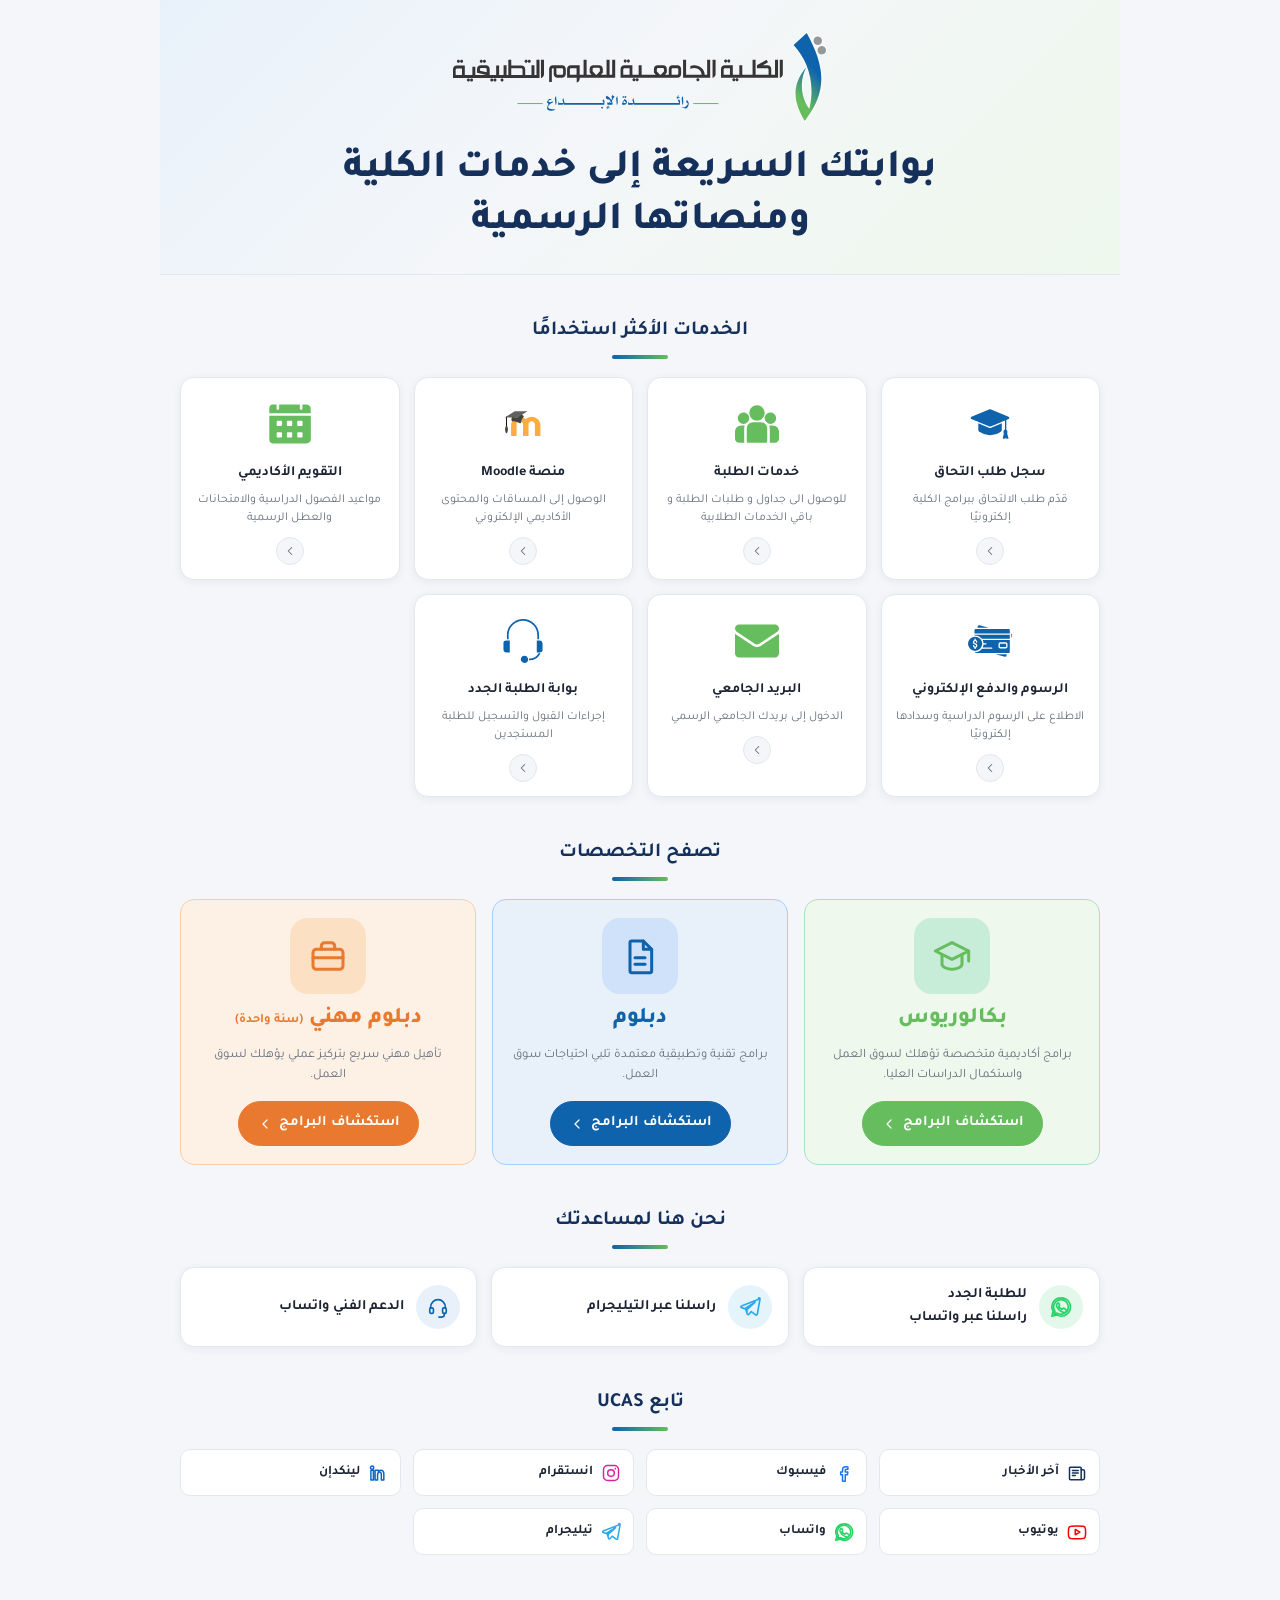
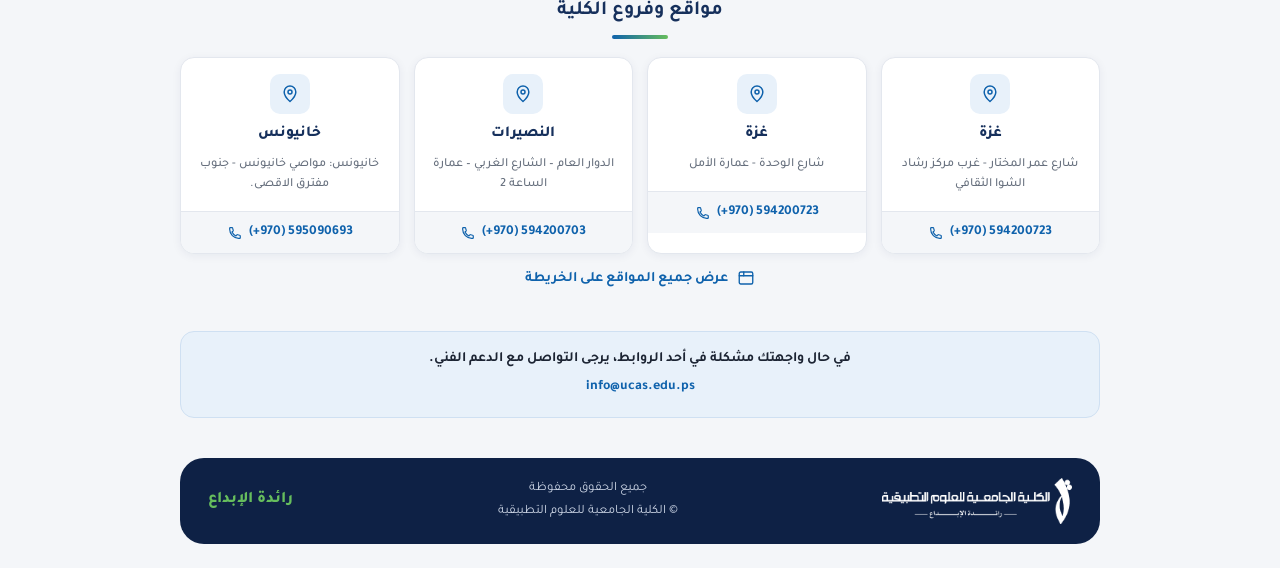
==== commit 7b16924c: "Redesign homepage with brand colors, restructured sections, and majors mobile fix - Recolor UI with " ====
--- a/index.html
+++ b/index.html
@@ -20,8 +20,7 @@
     </div>
 
     <div class="hero">
-      <h1>كل ما تحتاجه... في مكان واحد</h1>
-      <p>بوابتك السريعة إلى خدمات الكلية ومنصاتها الرسمية</p>
+      <h1>بوابتك السريعة إلى خدمات الكلية ومنصاتها الرسمية</h1>
     </div>
   </header>
 
@@ -37,18 +36,20 @@
             <img class="service-icon-img" src="assets/icons/graduation.svg" alt="" />
           </div>
           <span class="label">سجل طلب التحاق</span>
-          <span class="chevron-circle">
-            <svg class="icon chevron" viewBox="0 0 24 24">
-              <polyline points="15 18 9 12 15 6" />
-            </svg>
-          </span>
-        </a>
-
-        <a class="service-card" href="https://my.ucas.edu.ps/login?backurl=/home" data-link="TODO: بوابة الطلبة الإلكترونية">
+          <span class="desc">قدّم طلب الالتحاق ببرامج الكلية إلكترونيًا</span>
+          <span class="chevron-circle">
+            <svg class="icon chevron" viewBox="0 0 24 24">
+              <polyline points="15 18 9 12 15 6" />
+            </svg>
+          </span>
+        </a>
+
+        <a class="service-card" href="https://my.ucas.edu.ps/login?backurl=/home" data-link="TODO: خدمات الطلبة">
           <div class="icon-wrap">
             <img class="service-icon-img" src="assets/icons/students.svg" alt="" />
           </div>
-          <span class="label">بوابة الطلبة الإلكترونية</span>
+          <span class="label">خدمات الطلبة</span>
+          <span class="desc">للوصول الى جداول و طلبات الطلبة و باقي الخدمات الطلابية</span>
           <span class="chevron-circle">
             <svg class="icon chevron" viewBox="0 0 24 24">
               <polyline points="15 18 9 12 15 6" />
@@ -61,31 +62,20 @@
             <img class="service-icon-img" src="assets/icons/moodle.svg" alt="" />
           </div>
           <span class="label">منصة Moodle</span>
-          <span class="chevron-circle">
-            <svg class="icon chevron" viewBox="0 0 24 24">
-              <polyline points="15 18 9 12 15 6" />
-            </svg>
-          </span>
-        </a>
-
-        <a class="service-card" href="#" data-link="TODO: الجداول الدراسية">
-          <div class="icon-wrap">
-            <img class="service-icon-img" src="assets/icons/schedule.svg" alt="" />
-          </div>
-          <span class="label">الجداول الدراسية</span>
-          <span class="chevron-circle">
-            <svg class="icon chevron" viewBox="0 0 24 24">
-              <polyline points="15 18 9 12 15 6" />
-            </svg>
-          </span>
-        </a>
-
+          <span class="desc">الوصول إلى المساقات والمحتوى الأكاديمي الإلكتروني</span>
+          <span class="chevron-circle">
+            <svg class="icon chevron" viewBox="0 0 24 24">
+              <polyline points="15 18 9 12 15 6" />
+            </svg>
+          </span>
+        </a>
 
         <a class="service-card" href="https://ucas.edu.ps/registration/ac_calendar" data-link="TODO: التقويم الأكاديمي">
           <div class="icon-wrap">
             <img class="service-icon-img" src="assets/icons/calendar.svg" alt="" />
           </div>
           <span class="label">التقويم الأكاديمي</span>
+          <span class="desc">مواعيد الفصول الدراسية والامتحانات والعطل الرسمية</span>
           <span class="chevron-circle">
             <svg class="icon chevron" viewBox="0 0 24 24">
               <polyline points="15 18 9 12 15 6" />
@@ -98,6 +88,7 @@
             <img class="service-icon-img" src="assets/icons/payment.svg" alt="" />
           </div>
           <span class="label">الرسوم والدفع الإلكتروني</span>
+          <span class="desc">الاطلاع على الرسوم الدراسية وسدادها إلكترونيًا</span>
           <span class="chevron-circle">
             <svg class="icon chevron" viewBox="0 0 24 24">
               <polyline points="15 18 9 12 15 6" />
@@ -110,18 +101,20 @@
             <img class="service-icon-img" src="assets/icons/mail.svg" alt="" />
           </div>
           <span class="label">البريد الجامعي</span>
-          <span class="chevron-circle">
-            <svg class="icon chevron" viewBox="0 0 24 24">
-              <polyline points="15 18 9 12 15 6" />
-            </svg>
-          </span>
-        </a>
-
-        <a class="service-card" href="#" data-link="TODO: الدعم الفني">
+          <span class="desc">الدخول إلى بريدك الجامعي الرسمي</span>
+          <span class="chevron-circle">
+            <svg class="icon chevron" viewBox="0 0 24 24">
+              <polyline points="15 18 9 12 15 6" />
+            </svg>
+          </span>
+        </a>
+
+        <a class="service-card" href="#" data-link="TODO: بوابة الطلبة الجدد">
           <div class="icon-wrap">
             <img class="service-icon-img" src="assets/icons/support.svg" alt="" />
           </div>
-          <span class="label">الدعم الفني</span>
+          <span class="label">بوابة الطلبة الجدد</span>
+          <span class="desc">إجراءات القبول والتسجيل للطلبة المستجدين</span>
           <span class="chevron-circle">
             <svg class="icon chevron" viewBox="0 0 24 24">
               <polyline points="15 18 9 12 15 6" />
@@ -134,7 +127,7 @@
 
     <!-- اختر درجتك العلمية -->
     <section class="section">
-      <h2 class="section-title">اختر درجتك العلمية</h2>
+      <h2 class="section-title">تصفح التخصصات</h2>
       <div class="degree-grid">
 
         <div class="degree-card degree-card--green">
@@ -205,7 +198,7 @@
                 d="M12 2a10 10 0 0 0-8.6 15L2 22l5.2-1.4A10 10 0 1 0 12 2Zm0 18a8 8 0 0 1-4.1-1.1l-.3-.2-3 .8.8-2.9-.2-.3A8 8 0 1 1 12 20Zm4.4-5.9c-.2-.1-1.4-.7-1.6-.8-.2-.1-.4-.1-.6.1-.2.2-.6.8-.8 1-.1.2-.3.2-.5.1-1.4-.7-2.3-1.3-3.2-2.8-.2-.4.2-.4.6-1.2.1-.1 0-.3 0-.4C10.2 9.6 9.8 8.5 9.6 8c-.1-.4-.3-.3-.5-.3h-.4c-.2 0-.5.1-.7.3-.2.2-.9.9-.9 2.2s1 2.6 1.1 2.8c.1.2 2 3 4.8 4.2.7.3 1.2.5 1.6.6.7.2 1.3.2 1.8.1.5-.1 1.4-.6 1.6-1.1.2-.5.2-1 .1-1.1-.1-.1-.2-.2-.4-.3Z" />
             </svg>
           </div>
-          <span class="label">راسلنا عبر واتساب <br> للطلبة الجدد</span>
+          <span class="label">للطلبة الجدد <br> راسلنا عبر واتساب</span>
         </a>
 
         <a class="help-card telegram" href="http://@UCASGAZA_bot" data-link="TODO: قناة تيليجرام">
@@ -215,7 +208,7 @@
                 d="M21.5 3.5 2.7 10.8c-.9.35-.9 1.6.02 1.9l4.6 1.5 1.7 5.4c.25.8 1.25 1 1.8.35l2.5-2.9 4.8 3.5c.7.5 1.7.1 1.85-.75l3-16.6c.15-.9-.75-1.6-1.57-1.15Zm-4 3.3-8.6 7.8-.35 3.1-1.4-4.5 10.35-6.4Z" />
             </svg>
           </div>
-          <span class="label">قناة تيليجرام</span>
+          <span class="label">راسلنا عبر التيليجرام</span>
         </a>
 
         <a class="help-card support" href="https://wa.me/201003891901" data-link="TODO: الدعم الفني واتساب">
@@ -233,136 +226,63 @@
       </div>
     </section>
 
-    <!-- تابع UCAS / ابق على اطلاع / تعرف إلينا -->
-    <section class="section">
-      <div class="info-cols">
-        <div class="info-col">
-          <h4>تعرف إلينا</h4>
-          <a class="row-card" href="https://ucas.edu.ps/aboutcollege" data-link="TODO: نبذة عن الكلية">
-            <svg class="icon" viewBox="0 0 24 24">
-              <circle cx="12" cy="12" r="9" />
-              <line x1="12" y1="11" x2="12" y2="16.5" />
-              <circle cx="12" cy="7.7" r="0.9" fill="currentColor" stroke="none" />
-            </svg>
-            نبذة عن الكلية
-          </a>
-          <a class="row-card" href="https://www.ucas.edu.ps/department" data-link="TODO: العمادات والأقسام">
-            <svg class="icon" viewBox="0 0 24 24">
-              <rect x="4" y="3" width="16" height="18" rx="1" />
-              <circle cx="8" cy="7" r="1" fill="currentColor" stroke="none" />
-              <circle cx="12" cy="7" r="1" fill="currentColor" stroke="none" />
-              <circle cx="16" cy="7" r="1" fill="currentColor" stroke="none" />
-              <circle cx="8" cy="11" r="1" fill="currentColor" stroke="none" />
-              <circle cx="12" cy="11" r="1" fill="currentColor" stroke="none" />
-              <circle cx="16" cy="11" r="1" fill="currentColor" stroke="none" />
-              <rect x="10" y="15" width="4" height="6" />
-            </svg>
-            العمادات والأقسام
-          </a>
-          <a class="row-card" href="#" data-link="TODO: الاعتمادات">
-            <svg class="icon" viewBox="0 0 24 24">
-              <path d="M12 3 5 6v5c0 5 3 8.5 7 10 4-1.5 7-5 7-10V6l-7-3Z" />
-              <path d="M9 12l2 2 4-4" />
-            </svg>
-            الاعتمادات
-          </a>
-          <a class="row-card" href="#" data-link="TODO: الشراكات">
-            <svg class="icon" viewBox="0 0 24 24">
-              <path d="M9 15 4 20" />
-              <path d="M15 9l5-5" />
-              <rect x="2" y="16" width="6" height="6" rx="2" />
-              <rect x="16" y="2" width="6" height="6" rx="2" />
-            </svg>
-            الشراكات
-          </a>
-          <a class="row-card" href="https://www.ucas.edu.ps/" data-link="TODO: الموقع الإلكتروني">
-            <svg class="icon" viewBox="0 0 24 24">
-              <circle cx="12" cy="12" r="9" />
-              <line x1="3" y1="12" x2="21" y2="12" />
-              <path d="M12 3c2.5 2.5 4 5.7 4 9s-1.5 6.5-4 9c-2.5-2.5-4-5.7-4-9s1.5-6.5 4-9Z" />
-            </svg>
-            الموقع الإلكتروني
-          </a>
-        </div>
-
-        
-
-        <div class="info-col">
-          <h4>ابق على اطلاع</h4>
-          <a class="row-card" href="https://ucas.edu.ps/news/" data-link="TODO: آخر الأخبار">
-            <svg class="icon" viewBox="0 0 24 24">
-              <rect x="3" y="5" width="14" height="15" rx="1" />
-              <line x1="6.5" y1="9" x2="13.5" y2="9" />
-              <line x1="6.5" y1="12" x2="13.5" y2="12" />
-              <line x1="6.5" y1="15" x2="10" y2="15" />
-              <path d="M17 8h2a2 2 0 0 1 2 2v8a2 2 0 0 1-2 2h-2" />
-            </svg>
-            آخر الأخبار
-          </a>
-          <a class="row-card" href="https://whatsapp.com/channel/0029VbC1YBUGk1FkVO1QZj0M" data-link="TODO: الإعلانات الرسمية">
-            <svg class="icon" viewBox="0 0 24 24">
-              <path d="M3 11v2a2 2 0 0 0 2 2h1l1 5h2l-1-5h2l7 4V7l-7 4H5a2 2 0 0 0-2 2Z" />
-              <path d="M19 9a4 4 0 0 1 0 6" />
-            </svg>
-            الإعلانات الرسمية
-          </a>
-          <a class="row-card" href="https://whatsapp.com/channel/0029VbC1YBUGk1FkVO1QZj0M" data-link="TODO: الفعاليات والأنشطة">
-            <svg class="icon" viewBox="0 0 24 24">
-              <path d="M12 3l2.4 5.5 6 .5-4.6 4 1.4 5.9L12 15.9 6.8 18.9l1.4-5.9L3.6 9l6-.5L12 3Z" />
-            </svg>
-            الفعاليات والأنشطة
-          </a>
-        </div>
-
-        <div class="info-col">
-          <h4>تابع UCAS</h4>
-          <div class="social-grid">
-            <a class="social-item facebook" href="https://www.facebook.com/ucasGaza" data-link="TODO: فيسبوك">
-              <svg class="icon" viewBox="0 0 24 24" fill="currentColor" stroke="none">
-                <path
-                  d="M13.5 22v-8h2.7l.4-3.1h-3.1V9c0-.9.25-1.5 1.55-1.5h1.65V4.7C15.9 4.6 15 4.5 13.9 4.5c-2.2 0-3.7 1.35-3.7 3.8v2.6H8v3.1h2.2V22h3.3Z" />
-              </svg>
-              فيسبوك
-            </a>
-            <a class="social-item instagram" href="https://www.instagram.com/UCASGaza/" data-link="TODO: انستقرام">
-              <svg class="icon" viewBox="0 0 24 24">
-                <rect x="3" y="3" width="18" height="18" rx="5" />
-                <circle cx="12" cy="12" r="4" />
-                <circle cx="17.2" cy="6.8" r="1" fill="currentColor" stroke="none" />
-              </svg>
-              انستقرام
-            </a>
-            <a class="social-item linkedin" href="https://www.linkedin.com/school/ucasgaza" data-link="TODO: لينكدإن">
-              <svg class="icon" viewBox="0 0 24 24" fill="currentColor" stroke="none">
-                <path
-                  d="M4.98 3.5a2 2 0 1 0 .02 4 2 2 0 0 0-.02-4ZM3.5 8.75h3v11.75h-3zM9.5 8.75h2.9v1.6h.04c.4-.75 1.4-1.6 2.9-1.6 3.1 0 3.66 2 3.66 4.6v7.15h-3v-6.35c0-1.5-.03-3.45-2.1-3.45-2.1 0-2.4 1.65-2.4 3.35v6.45h-3V8.75Z" />
-              </svg>
-              لينكدإن
-            </a>
-            <a class="social-item youtube" href="https://www.youtube.com/user/TheUniversityCollege?sub_confirmation=1" data-link="TODO: يوتيوب">
-              <svg class="icon" viewBox="0 0 24 24" fill="currentColor" stroke="none">
-                <path
-                  d="M22 8.2s-.2-1.5-.8-2.2c-.8-.9-1.7-.9-2.1-1C16 4.7 12 4.7 12 4.7h0s-4 0-7.1.3c-.4 0-1.3.1-2.1 1-.6.7-.8 2.2-.8 2.2S1.7 10 1.7 11.7v1.5C1.7 15 1.9 16.7 1.9 16.7s.2 1.5.8 2.2c.8.9 1.9.9 2.4 1 1.7.2 7 .3 7 .3s4 0 7.1-.3c.4 0 1.3-.1 2.1-1 .6-.7.8-2.2.8-2.2s.2-1.7.2-3.5v-1.5c0-1.7-.2-3.5-.2-3.5ZM9.9 15.3V8.9l5.6 3.2-5.6 3.2Z" />
-              </svg>
-              يوتيوب
-            </a>
-            <a class="social-item whatsapp" href="https://whatsapp.com/channel/0029VbC1YBUGk1FkVO1QZj0M" data-link="TODO: واتساب">
-              <svg class="icon" viewBox="0 0 24 24" fill="currentColor" stroke="none">
-                <path
-                  d="M12 2a10 10 0 0 0-8.6 15L2 22l5.2-1.4A10 10 0 1 0 12 2Zm0 18a8 8 0 0 1-4.1-1.1l-.3-.2-3 .8.8-2.9-.2-.3A8 8 0 1 1 12 20Zm4.4-5.9c-.2-.1-1.4-.7-1.6-.8-.2-.1-.4-.1-.6.1-.2.2-.6.8-.8 1-.1.2-.3.2-.5.1-1.4-.7-2.3-1.3-3.2-2.8-.2-.4.2-.4.6-1.2.1-.1 0-.3 0-.4C10.2 9.6 9.8 8.5 9.6 8c-.1-.4-.3-.3-.5-.3h-.4c-.2 0-.5.1-.7.3-.2.2-.9.9-.9 2.2s1 2.6 1.1 2.8c.1.2 2 3 4.8 4.2.7.3 1.2.5 1.6.6.7.2 1.3.2 1.8.1.5-.1 1.4-.6 1.6-1.1.2-.5.2-1 .1-1.1-.1-.1-.2-.2-.4-.3Z" />
-              </svg>
-              واتساب
-            </a>
-            <a class="social-item telegram" href="https://telegram.me/ucasgaza" data-link="TODO: تيليجرام">
-              <svg class="icon" viewBox="0 0 24 24" fill="currentColor" stroke="none">
-                <path
-                  d="M21.5 3.5 2.7 10.8c-.9.35-.9 1.6.02 1.9l4.6 1.5 1.7 5.4c.25.8 1.25 1 1.8.35l2.5-2.9 4.8 3.5c.7.5 1.7.1 1.85-.75l3-16.6c.15-.9-.75-1.6-1.57-1.15Zm-4 3.3-8.6 7.8-.35 3.1-1.4-4.5 10.35-6.4Z" />
-              </svg>
-              تيليجرام
-            </a>
-          </div>
-        </div>
-
+    <!-- تابع UCAS -->
+    <section class="section">
+      <h2 class="section-title">تابع UCAS</h2>
+      <div class="social-grid social-grid--wide">
+        <a class="social-item news" href="https://ucas.edu.ps/news/" data-link="TODO: آخر الأخبار">
+          <svg class="icon" viewBox="0 0 24 24">
+            <rect x="3" y="5" width="14" height="15" rx="1" />
+            <line x1="6.5" y1="9" x2="13.5" y2="9" />
+            <line x1="6.5" y1="12" x2="13.5" y2="12" />
+            <line x1="6.5" y1="15" x2="10" y2="15" />
+            <path d="M17 8h2a2 2 0 0 1 2 2v8a2 2 0 0 1-2 2h-2" />
+          </svg>
+          آخر الأخبار
+        </a>
+        <a class="social-item facebook" href="https://www.facebook.com/ucasGaza" data-link="TODO: فيسبوك">
+          <svg class="icon" viewBox="0 0 24 24" fill="currentColor" stroke="none">
+            <path
+              d="M13.5 22v-8h2.7l.4-3.1h-3.1V9c0-.9.25-1.5 1.55-1.5h1.65V4.7C15.9 4.6 15 4.5 13.9 4.5c-2.2 0-3.7 1.35-3.7 3.8v2.6H8v3.1h2.2V22h3.3Z" />
+          </svg>
+          فيسبوك
+        </a>
+        <a class="social-item instagram" href="https://www.instagram.com/UCASGaza/" data-link="TODO: انستقرام">
+          <svg class="icon" viewBox="0 0 24 24">
+            <rect x="3" y="3" width="18" height="18" rx="5" />
+            <circle cx="12" cy="12" r="4" />
+            <circle cx="17.2" cy="6.8" r="1" fill="currentColor" stroke="none" />
+          </svg>
+          انستقرام
+        </a>
+        <a class="social-item linkedin" href="https://www.linkedin.com/school/ucasgaza" data-link="TODO: لينكدإن">
+          <svg class="icon" viewBox="0 0 24 24" fill="currentColor" stroke="none">
+            <path
+              d="M4.98 3.5a2 2 0 1 0 .02 4 2 2 0 0 0-.02-4ZM3.5 8.75h3v11.75h-3zM9.5 8.75h2.9v1.6h.04c.4-.75 1.4-1.6 2.9-1.6 3.1 0 3.66 2 3.66 4.6v7.15h-3v-6.35c0-1.5-.03-3.45-2.1-3.45-2.1 0-2.4 1.65-2.4 3.35v6.45h-3V8.75Z" />
+          </svg>
+          لينكدإن
+        </a>
+        <a class="social-item youtube" href="https://www.youtube.com/user/TheUniversityCollege?sub_confirmation=1" data-link="TODO: يوتيوب">
+          <svg class="icon" viewBox="0 0 24 24" fill="currentColor" stroke="none">
+            <path
+              d="M22 8.2s-.2-1.5-.8-2.2c-.8-.9-1.7-.9-2.1-1C16 4.7 12 4.7 12 4.7h0s-4 0-7.1.3c-.4 0-1.3.1-2.1 1-.6.7-.8 2.2-.8 2.2S1.7 10 1.7 11.7v1.5C1.7 15 1.9 16.7 1.9 16.7s.2 1.5.8 2.2c.8.9 1.9.9 2.4 1 1.7.2 7 .3 7 .3s4 0 7.1-.3c.4 0 1.3-.1 2.1-1 .6-.7.8-2.2.8-2.2s.2-1.7.2-3.5v-1.5c0-1.7-.2-3.5-.2-3.5ZM9.9 15.3V8.9l5.6 3.2-5.6 3.2Z" />
+          </svg>
+          يوتيوب
+        </a>
+        <a class="social-item whatsapp" href="https://whatsapp.com/channel/0029VbC1YBUGk1FkVO1QZj0M" data-link="TODO: واتساب">
+          <svg class="icon" viewBox="0 0 24 24" fill="currentColor" stroke="none">
+            <path
+              d="M12 2a10 10 0 0 0-8.6 15L2 22l5.2-1.4A10 10 0 1 0 12 2Zm0 18a8 8 0 0 1-4.1-1.1l-.3-.2-3 .8.8-2.9-.2-.3A8 8 0 1 1 12 20Zm4.4-5.9c-.2-.1-1.4-.7-1.6-.8-.2-.1-.4-.1-.6.1-.2.2-.6.8-.8 1-.1.2-.3.2-.5.1-1.4-.7-2.3-1.3-3.2-2.8-.2-.4.2-.4.6-1.2.1-.1 0-.3 0-.4C10.2 9.6 9.8 8.5 9.6 8c-.1-.4-.3-.3-.5-.3h-.4c-.2 0-.5.1-.7.3-.2.2-.9.9-.9 2.2s1 2.6 1.1 2.8c.1.2 2 3 4.8 4.2.7.3 1.2.5 1.6.6.7.2 1.3.2 1.8.1.5-.1 1.4-.6 1.6-1.1.2-.5.2-1 .1-1.1-.1-.1-.2-.2-.4-.3Z" />
+          </svg>
+          واتساب
+        </a>
+        <a class="social-item telegram" href="https://telegram.me/ucasgaza" data-link="TODO: تيليجرام">
+          <svg class="icon" viewBox="0 0 24 24" fill="currentColor" stroke="none">
+            <path
+              d="M21.5 3.5 2.7 10.8c-.9.35-.9 1.6.02 1.9l4.6 1.5 1.7 5.4c.25.8 1.25 1 1.8.35l2.5-2.9 4.8 3.5c.7.5 1.7.1 1.85-.75l3-16.6c.15-.9-.75-1.6-1.57-1.15Zm-4 3.3-8.6 7.8-.35 3.1-1.4-4.5 10.35-6.4Z" />
+          </svg>
+          تيليجرام
+        </a>
       </div>
     </section>
 
@@ -371,49 +291,85 @@
       <h2 class="section-title">مواقع وفروع الكلية</h2>
       <div class="grid grid--4">
 
-        <a class="branch-card" href="https://www.ucas.edu.ps/assets/images/ucasp4.jpg" data-link="TODO: خريطة فرع غزة - عرب حلويات أبو السعود">
-          <div class="icon-wrap">
-            <svg class="icon" viewBox="0 0 24 24" style="width:20px;height:20px">
-              <path d="M12 21s7-6.2 7-11.5A7 7 0 0 0 5 9.5C5 14.8 12 21 12 21Z" />
-              <circle cx="12" cy="9.5" r="2.4" />
-            </svg>
-          </div>
-          <strong class="branch-city">غزة</strong>
-          <span class="branch-desc">شارع عمر المختار - غرب مركز رشاد الشوا الثقافي</span>
-        </a>
-
-        <a class="branch-card" href="https://www.ucas.edu.ps/assets/images/ucasp3.jpeg" data-link="TODO: خريطة فرع غزة - شارع الوحدة">
-          <div class="icon-wrap">
-            <svg class="icon" viewBox="0 0 24 24" style="width:20px;height:20px">
-              <path d="M12 21s7-6.2 7-11.5A7 7 0 0 0 5 9.5C5 14.8 12 21 12 21Z" />
-              <circle cx="12" cy="9.5" r="2.4" />
-            </svg>
-          </div>
-          <strong class="branch-city">غزة</strong>
-          <span class="branch-desc">شارع الوحدة - عمارة الأمل</span>
-        </a>
-
-        <a class="branch-card" href="https://www.ucas.edu.ps/assets/images/ucasp1.jpeg" data-link="TODO: خريطة فرع النصيرات">
-          <div class="icon-wrap">
-            <svg class="icon" viewBox="0 0 24 24" style="width:20px;height:20px">
-              <path d="M12 21s7-6.2 7-11.5A7 7 0 0 0 5 9.5C5 14.8 12 21 12 21Z" />
-              <circle cx="12" cy="9.5" r="2.4" />
-            </svg>
-          </div>
-          <strong class="branch-city">النصيرات</strong>
-          <span class="branch-desc">الدوار العام – الشارع الغربي – عمارة الساعة 2</span>
-        </a>
-
-        <a class="branch-card" href="https://www.ucas.edu.ps/assets/images/ucasp2.jpg" data-link="TODO: خريطة فرع خانيونس">
-          <div class="icon-wrap">
-            <svg class="icon" viewBox="0 0 24 24" style="width:20px;height:20px">
-              <path d="M12 21s7-6.2 7-11.5A7 7 0 0 0 5 9.5C5 14.8 12 21 12 21Z" />
-              <circle cx="12" cy="9.5" r="2.4" />
-            </svg>
-          </div>
-          <strong class="branch-city">خانيونس</strong>
-          <span class="branch-desc">خانيونس: مواصي خانيونس - جنوب مفترق الاقصى.</span>
-        </a>
+        <div class="branch-card">
+          <a class="branch-card__link" href="https://www.ucas.edu.ps/assets/images/ucasp4.jpg" data-link="TODO: خريطة فرع غزة - عرب حلويات أبو السعود">
+            <div class="icon-wrap">
+              <svg class="icon" viewBox="0 0 24 24" style="width:20px;height:20px">
+                <path d="M12 21s7-6.2 7-11.5A7 7 0 0 0 5 9.5C5 14.8 12 21 12 21Z" />
+                <circle cx="12" cy="9.5" r="2.4" />
+              </svg>
+            </div>
+            <strong class="branch-city">غزة</strong>
+            <span class="branch-desc">شارع عمر المختار - غرب مركز رشاد الشوا الثقافي</span>
+          </a>
+          <a class="branch-phone" href="tel:+970594200723">
+            <svg class="icon" viewBox="0 0 24 24">
+              <path
+                d="M4 5c0-.6.4-1 1-1h2.5c.5 0 .9.3 1 .8l.8 3.2c.1.4 0 .8-.3 1.1l-1.5 1.4a13 13 0 0 0 5.9 5.9l1.4-1.5c.3-.3.7-.4 1.1-.3l3.2.8c.5.1.8.5.8 1V19c0 .6-.4 1-1 1h-1.5C10.2 20 4 13.8 4 6.5V5Z" />
+            </svg>
+            (+970) 594200723
+          </a>
+        </div>
+
+        <div class="branch-card">
+          <a class="branch-card__link" href="https://www.ucas.edu.ps/assets/images/ucasp3.jpeg" data-link="TODO: خريطة فرع غزة - شارع الوحدة">
+            <div class="icon-wrap">
+              <svg class="icon" viewBox="0 0 24 24" style="width:20px;height:20px">
+                <path d="M12 21s7-6.2 7-11.5A7 7 0 0 0 5 9.5C5 14.8 12 21 12 21Z" />
+                <circle cx="12" cy="9.5" r="2.4" />
+              </svg>
+            </div>
+            <strong class="branch-city">غزة</strong>
+            <span class="branch-desc">شارع الوحدة - عمارة الأمل</span>
+          </a>
+          <a class="branch-phone" href="tel:+970594200723">
+            <svg class="icon" viewBox="0 0 24 24">
+              <path
+                d="M4 5c0-.6.4-1 1-1h2.5c.5 0 .9.3 1 .8l.8 3.2c.1.4 0 .8-.3 1.1l-1.5 1.4a13 13 0 0 0 5.9 5.9l1.4-1.5c.3-.3.7-.4 1.1-.3l3.2.8c.5.1.8.5.8 1V19c0 .6-.4 1-1 1h-1.5C10.2 20 4 13.8 4 6.5V5Z" />
+            </svg>
+            (+970) 594200723
+          </a>
+        </div>
+
+        <div class="branch-card">
+          <a class="branch-card__link" href="https://www.ucas.edu.ps/assets/images/ucasp1.jpeg" data-link="TODO: خريطة فرع النصيرات">
+            <div class="icon-wrap">
+              <svg class="icon" viewBox="0 0 24 24" style="width:20px;height:20px">
+                <path d="M12 21s7-6.2 7-11.5A7 7 0 0 0 5 9.5C5 14.8 12 21 12 21Z" />
+                <circle cx="12" cy="9.5" r="2.4" />
+              </svg>
+            </div>
+            <strong class="branch-city">النصيرات</strong>
+            <span class="branch-desc">الدوار العام – الشارع الغربي – عمارة الساعة 2</span>
+          </a>
+          <a class="branch-phone" href="tel:+970594200703">
+            <svg class="icon" viewBox="0 0 24 24">
+              <path
+                d="M4 5c0-.6.4-1 1-1h2.5c.5 0 .9.3 1 .8l.8 3.2c.1.4 0 .8-.3 1.1l-1.5 1.4a13 13 0 0 0 5.9 5.9l1.4-1.5c.3-.3.7-.4 1.1-.3l3.2.8c.5.1.8.5.8 1V19c0 .6-.4 1-1 1h-1.5C10.2 20 4 13.8 4 6.5V5Z" />
+            </svg>
+            (+970) 594200703
+          </a>
+        </div>
+
+        <div class="branch-card">
+          <a class="branch-card__link" href="https://www.ucas.edu.ps/assets/images/ucasp2.jpg" data-link="TODO: خريطة فرع خانيونس">
+            <div class="icon-wrap">
+              <svg class="icon" viewBox="0 0 24 24" style="width:20px;height:20px">
+                <path d="M12 21s7-6.2 7-11.5A7 7 0 0 0 5 9.5C5 14.8 12 21 12 21Z" />
+                <circle cx="12" cy="9.5" r="2.4" />
+              </svg>
+            </div>
+            <strong class="branch-city">خانيونس</strong>
+            <span class="branch-desc">خانيونس: مواصي خانيونس - جنوب مفترق الاقصى.</span>
+          </a>
+          <a class="branch-phone" href="tel:+970595090693">
+            <svg class="icon" viewBox="0 0 24 24">
+              <path
+                d="M4 5c0-.6.4-1 1-1h2.5c.5 0 .9.3 1 .8l.8 3.2c.1.4 0 .8-.3 1.1l-1.5 1.4a13 13 0 0 0 5.9 5.9l1.4-1.5c.3-.3.7-.4 1.1-.3l3.2.8c.5.1.8.5.8 1V19c0 .6-.4 1-1 1h-1.5C10.2 20 4 13.8 4 6.5V5Z" />
+            </svg>
+            (+970) 595090693
+          </a>
+        </div>
 
       </div>
       <a class="map-link" href="https://ucas.edu.ps/aboutcollege/locations" data-link="TODO: عرض جميع المواقع على الخريطة">
@@ -427,45 +383,11 @@
       </a>
     </section>
 
-    <!-- بيانات التواصل -->
-    <section class="section">
-      <h2 class="section-title">بيانات التواصل</h2>
-      <div class="contact-block">
-        <div class="contact-row">
-          <span class="place">غزة</span>
-          <span class="value">(+970) 594200723
-            <svg class="icon" viewBox="0 0 24 24">
-              <path
-                d="M4 5c0-.6.4-1 1-1h2.5c.5 0 .9.3 1 .8l.8 3.2c.1.4 0 .8-.3 1.1l-1.5 1.4a13 13 0 0 0 5.9 5.9l1.4-1.5c.3-.3.7-.4 1.1-.3l3.2.8c.5.1.8.5.8 1V19c0 .6-.4 1-1 1h-1.5C10.2 20 4 13.8 4 6.5V5Z" />
-            </svg>
-          </span>
-        </div>
-        <div class="contact-row">
-          <span class="place">الوسطى</span>
-          <span class="value">(+970) 594200703
-            <svg class="icon" viewBox="0 0 24 24">
-              <path
-                d="M4 5c0-.6.4-1 1-1h2.5c.5 0 .9.3 1 .8l.8 3.2c.1.4 0 .8-.3 1.1l-1.5 1.4a13 13 0 0 0 5.9 5.9l1.4-1.5c.3-.3.7-.4 1.1-.3l3.2.8c.5.1.8.5.8 1V19c0 .6-.4 1-1 1h-1.5C10.2 20 4 13.8 4 6.5V5Z" />
-            </svg>
-          </span>
-        </div>
-        <div class="contact-row">
-          <span class="place">خانيونس</span>
-          <span class="value">(+970) 595090693 
-            <svg class="icon" viewBox="0 0 24 24">
-              <path
-                d="M4 5c0-.6.4-1 1-1h2.5c.5 0 .9.3 1 .8l.8 3.2c.1.4 0 .8-.3 1.1l-1.5 1.4a13 13 0 0 0 5.9 5.9l1.4-1.5c.3-.3.7-.4 1.1-.3l3.2.8c.5.1.8.5.8 1V19c0 .6-.4 1-1 1h-1.5C10.2 20 4 13.8 4 6.5V5Z" />
-            </svg>
-          </span>
-        </div>
-        <div class="contact-row contact-row--email">
-          <span class="value">info@ucas.edu.ps
-            <svg class="icon" viewBox="0 0 24 24">
-              <rect x="3" y="5" width="18" height="14" rx="2" />
-              <path d="M3 6l9 7 9-7" />
-            </svg>
-          </span>
-        </div>
+    <!-- ملاحظة الدعم الفني -->
+    <section class="section">
+      <div class="help-note">
+        <p>في حال واجهتك مشكلة في أحد الروابط، يرجى التواصل مع الدعم الفني.</p>
+        <a href="mailto:info@ucas.edu.ps">info@ucas.edu.ps</a>
       </div>
     </section>
 
--- a/css/style.css
+++ b/css/style.css
@@ -3,10 +3,10 @@
 :root {
   --navy: #16305c;
   --navy-dark: #0e2145;
-  --blue: #1e6fd9;
-  --blue-bg: #eaf2fc;
-  --green: #1f9d55;
-  --green-bg: #e9f8ef;
+  --blue: #0f62ac;
+  --blue-bg: #e8f1fa;
+  --green: #66bd5d;
+  --green-bg: #eef8ec;
   --orange: #e8792e;
   --orange-bg: #fdf1e6;
   --red: #e0483f;
@@ -89,6 +89,20 @@
   text-align: center;
   margin-bottom: 18px;
   color: var(--navy);
+  position: relative;
+  padding-bottom: 12px;
+}
+
+.section-title::after {
+  content: "";
+  position: absolute;
+  bottom: 0;
+  right: 50%;
+  transform: translateX(50%);
+  width: 56px;
+  height: 4px;
+  border-radius: 999px;
+  background: linear-gradient(90deg, var(--blue), var(--green));
 }
 
 /* ===== Buttons ===== */
@@ -158,8 +172,10 @@
 /* ===== Header (index page) ===== */
 
 .site-header {
-  padding: 28px 0 8px;
-  text-align: center;
+  padding: 32px 0 26px;
+  text-align: center;
+  background: linear-gradient(135deg, var(--blue-bg) 0%, var(--bg) 45%, var(--green-bg) 100%);
+  border-bottom: 1px solid var(--border);
 }
 
 .logo-wrap {
@@ -198,13 +214,9 @@
   font-size: 2.5rem;
   font-weight: 800;
   color: var(--navy);
-  margin: 0 0 8px;
-}
-
-.hero p {
-  color: #1e6fd9;
-  margin: 0 0 20px;
-  font-size: 0.95rem;
+  margin: 0 auto;
+  max-width: 720px;
+  line-height: 1.3;
 }
 
 /* ===== Small service cards grid ===== */
@@ -266,6 +278,13 @@
   font-weight: 700;
   font-size: 0.88rem;
   color: var(--text);
+}
+
+.service-card span.desc {
+  font-size: 0.76rem;
+  color: var(--muted);
+  line-height: 1.5;
+  margin-top: -4px;
 }
 
 .chevron-circle {
@@ -416,66 +435,34 @@
   font-size: 0.9rem;
 }
 
-/* ===== Footer info columns ===== */
-
-.info-cols {
+/* ===== تابع UCAS ===== */
+
+.social-grid {
   display: flex;
   flex-wrap: wrap;
-  gap: 20px;
-}
-
-.info-col {
-  flex: 0 0 calc((100% - 20px * 2) / 3);
-  min-width: 0;
-}
-
-.info-col h4 {
-  text-align: center;
-  margin: 0 0 12px;
-  font-size: 0.95rem;
-  color: var(--navy);
-}
-
-.info-col .row-card {
-  background: var(--card-bg);
-  border: 1px solid var(--border);
-  border-radius: var(--radius-sm);
-  padding: 10px 14px;
-  display: flex;
-  align-items: center;
-  gap: 10px;
-  margin-bottom: 8px;
-  font-size: 0.85rem;
-  font-weight: 600;
-}
-
-.info-col .row-card .icon {
-  width: 18px;
-  height: 18px;
-  color: var(--blue);
-  flex-shrink: 0;
-}
-
-.social-grid {
-  display: flex;
-  flex-wrap: wrap;
-  gap: 10px;
-}
-
-.social-grid > * {
-  flex: 0 0 calc((100% - 10px * 2) / 3);
+  gap: 12px;
+}
+
+.social-grid--wide > * {
+  flex: 0 0 calc((100% - 12px * 3) / 4);
 }
 
 .social-item {
   background: var(--card-bg);
   border: 1px solid var(--border);
   border-radius: var(--radius-sm);
-  padding: 10px;
+  padding: 12px;
   display: flex;
   align-items: center;
   gap: 8px;
   font-size: 0.82rem;
   font-weight: 600;
+  transition: box-shadow 0.15s ease, transform 0.15s ease, border-color 0.15s ease;
+}
+
+.social-item:hover {
+  box-shadow: var(--shadow-hover);
+  transform: translateY(-2px);
 }
 
 .social-item .icon {
@@ -483,6 +470,7 @@
   height: 20px;
 }
 
+.social-item.news .icon { color: var(--navy); }
 .social-item.facebook .icon { color: #1877f2; }
 .social-item.instagram .icon { color: #d6249f; }
 .social-item.linkedin .icon { color: #0a66c2; }
@@ -496,9 +484,15 @@
   background: var(--card-bg);
   border: 1px solid var(--border);
   border-radius: var(--radius);
+  box-shadow: var(--shadow);
+  display: flex;
+  flex-direction: column;
+  overflow: hidden;
+}
+
+.branch-card__link {
   padding: 16px;
   text-align: center;
-  box-shadow: var(--shadow);
   display: flex;
   flex-direction: column;
   align-items: center;
@@ -528,6 +522,25 @@
   color: var(--muted);
 }
 
+.branch-phone {
+  display: flex;
+  align-items: center;
+  justify-content: center;
+  gap: 6px;
+  padding: 10px 12px;
+  border-top: 1px solid var(--border);
+  background: var(--bg);
+  font-weight: 700;
+  font-size: 0.85rem;
+  color: var(--blue);
+  direction: ltr;
+}
+
+.branch-phone .icon {
+  width: 16px;
+  height: 16px;
+}
+
 .map-link {
   display: block;
   text-align: center;
@@ -537,52 +550,27 @@
   font-size: 0.9rem;
 }
 
-/* ===== Contact block ===== */
-
-.contact-block {
-  background: var(--card-bg);
-  border: 1px solid var(--border);
+/* ===== Help note ===== */
+
+.help-note {
+  text-align: center;
+  background: var(--blue-bg);
+  border: 1px solid #cfe0f2;
   border-radius: var(--radius);
-  box-shadow: var(--shadow);
-  overflow: hidden;
-}
-
-.contact-row {
-  display: flex;
-  align-items: center;
-  justify-content: space-between;
-  padding: 16px 22px;
-  border-bottom: 1px solid var(--border);
-  font-size: 0.95rem;
-}
-
-.contact-row:last-child {
-  border-bottom: none;
-}
-
-.contact-row .place {
-  font-weight: 800;
-  color: var(--navy);
-}
-
-.contact-row .value {
-  display: flex;
-  align-items: center;
-  gap: 10px;
+  padding: 16px 20px;
+}
+
+.help-note p {
+  margin: 0 0 4px;
+  font-size: 0.88rem;
+  font-weight: 600;
+  color: var(--text);
+}
+
+.help-note a {
   font-weight: 700;
-  color: var(--text);
-  direction: ltr;
-}
-
-.contact-row .icon {
-  width: 20px;
-  height: 20px;
   color: var(--blue);
-}
-
-.contact-row--email {
-  justify-content: center;
-  background: var(--bg);
+  font-size: 0.88rem;
 }
 
 /* ===== Bottom bar ===== */
@@ -803,11 +791,8 @@
   .degree-grid > * {
     flex: 0 0 100%;
   }
-  .info-col {
-    flex: 0 0 100%;
-  }
-  .social-grid > * {
-    flex: 0 0 calc((100% - 10px) / 2);
+  .social-grid--wide > * {
+    flex: 0 0 calc((100% - 12px) / 2);
   }
   .grid--3 > * {
     flex: 0 0 100%;
@@ -820,6 +805,9 @@
   .major-card .icon-wrap {
     margin: 0 auto;
   }
+  .major-card__body {
+    flex: 1 1 auto;
+  }
   .major-card__pills {
     justify-content: center;
   }
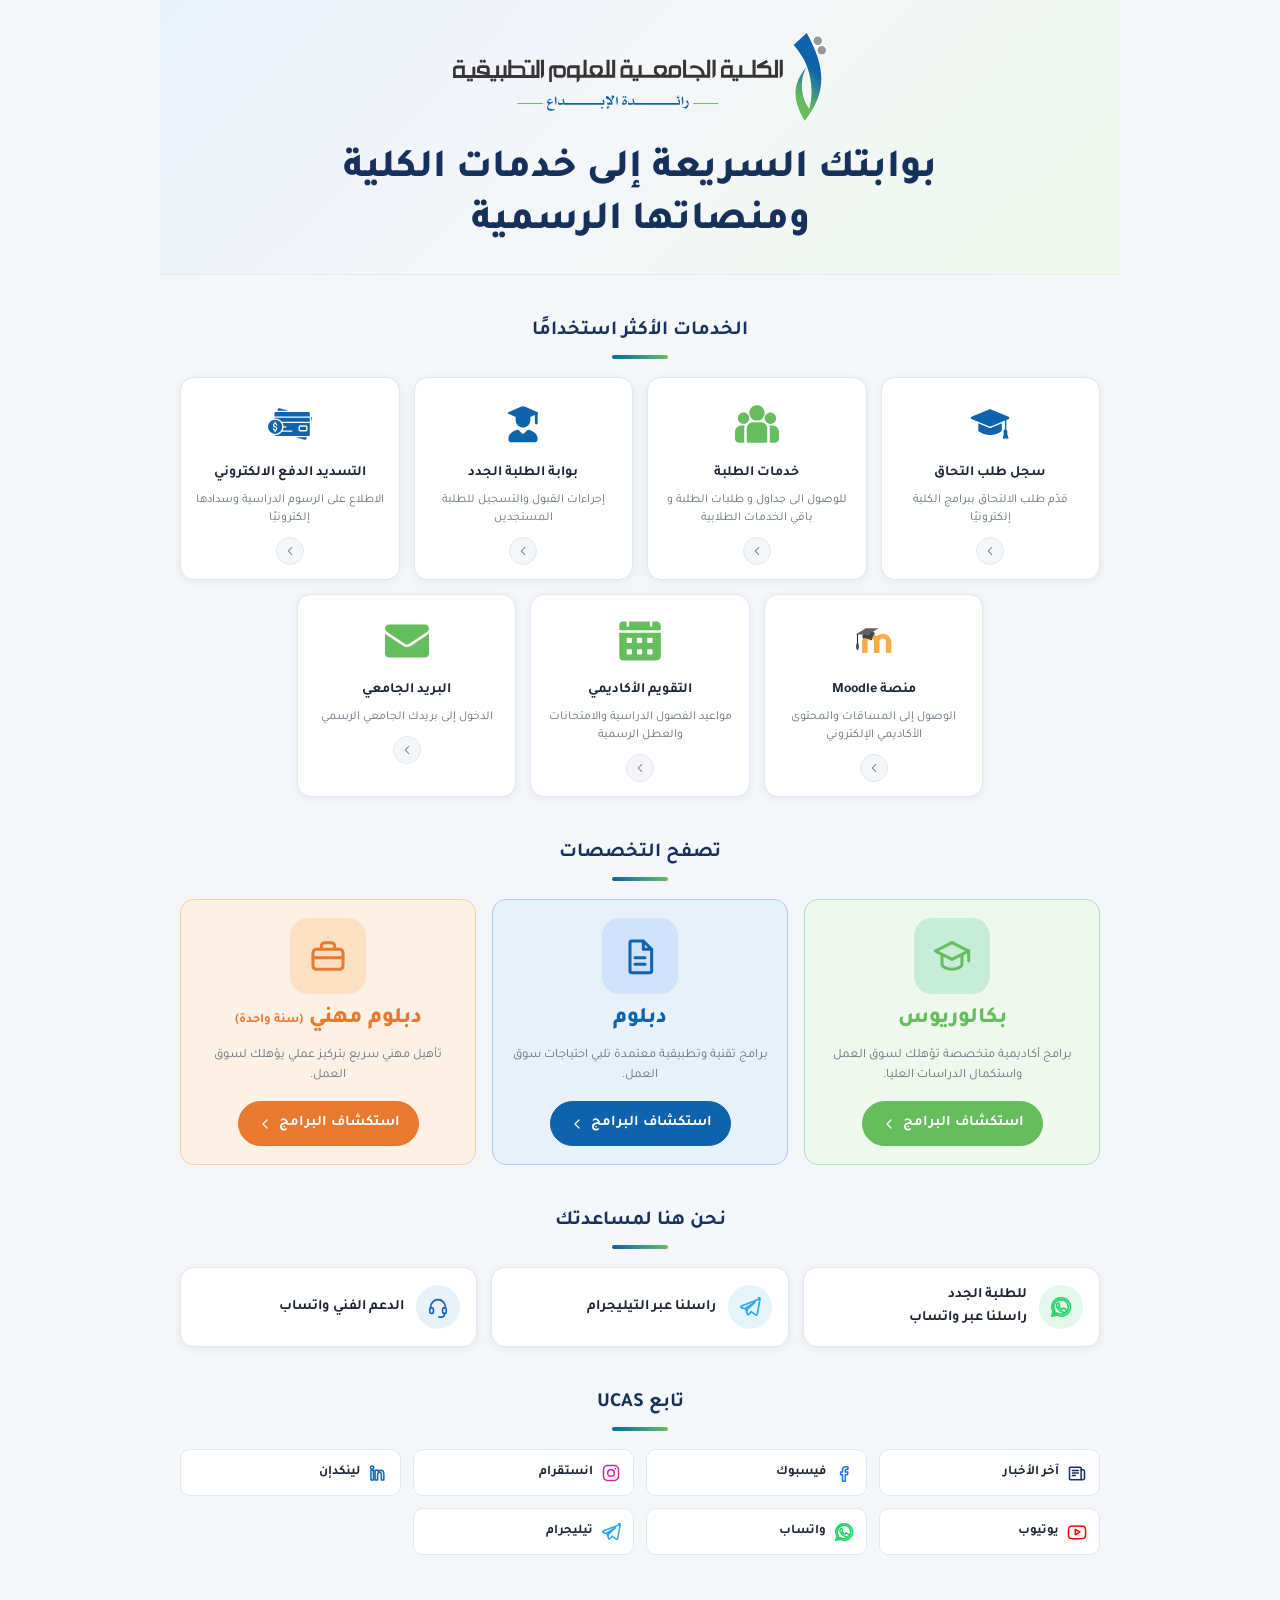
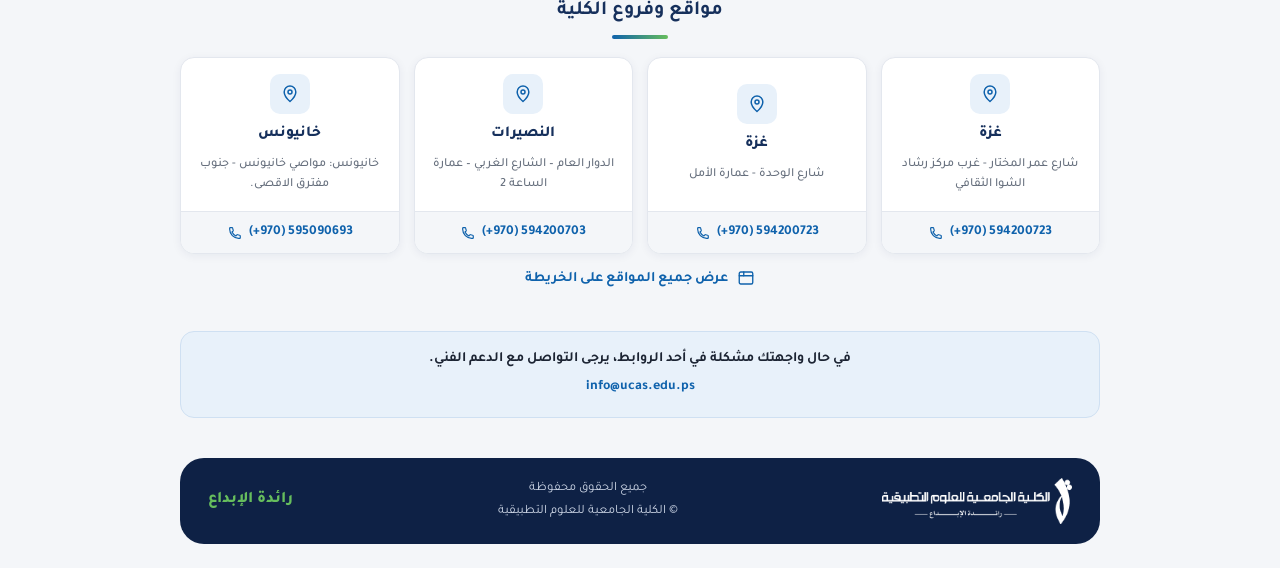
==== commit 6da23b78: "Fix branch card layout bug, reorder service cards, center grid rows - Center incomplete grid rows in" ====
--- a/index.html
+++ b/index.html
@@ -57,6 +57,32 @@
           </span>
         </a>
 
+        <a class="service-card" href="#" data-link="TODO: بوابة الطلبة الجدد">
+          <div class="icon-wrap">
+            <img class="service-icon-img" src="assets/icons/new-students.svg" alt="" />
+          </div>
+          <span class="label">بوابة الطلبة الجدد</span>
+          <span class="desc">إجراءات القبول والتسجيل للطلبة المستجدين</span>
+          <span class="chevron-circle">
+            <svg class="icon chevron" viewBox="0 0 24 24">
+              <polyline points="15 18 9 12 15 6" />
+            </svg>
+          </span>
+        </a>
+
+        <a class="service-card" href="https://ucas.edu.ps/esdad.pdf" data-link="التسديد الدفع الالكتروني">
+          <div class="icon-wrap">
+            <img class="service-icon-img" src="assets/icons/payment.svg" alt="" />
+          </div>
+          <span class="label">التسديد الدفع الالكتروني</span>
+          <span class="desc">الاطلاع على الرسوم الدراسية وسدادها إلكترونيًا</span>
+          <span class="chevron-circle">
+            <svg class="icon chevron" viewBox="0 0 24 24">
+              <polyline points="15 18 9 12 15 6" />
+            </svg>
+          </span>
+        </a>
+
         <a class="service-card" href="https://elearning.ucas.edu.ps/" data-link="TODO: منصة Moodle">
           <div class="icon-wrap">
             <img class="service-icon-img" src="assets/icons/moodle.svg" alt="" />
@@ -83,38 +109,12 @@
           </span>
         </a>
 
-        <a class="service-card" href="#" data-link="TODO: الرسوم والدفع الإلكتروني">
-          <div class="icon-wrap">
-            <img class="service-icon-img" src="assets/icons/payment.svg" alt="" />
-          </div>
-          <span class="label">الرسوم والدفع الإلكتروني</span>
-          <span class="desc">الاطلاع على الرسوم الدراسية وسدادها إلكترونيًا</span>
-          <span class="chevron-circle">
-            <svg class="icon chevron" viewBox="0 0 24 24">
-              <polyline points="15 18 9 12 15 6" />
-            </svg>
-          </span>
-        </a>
-
         <a class="service-card" href="https://mail.google.com/" data-link="TODO: البريد الجامعي">
           <div class="icon-wrap">
             <img class="service-icon-img" src="assets/icons/mail.svg" alt="" />
           </div>
           <span class="label">البريد الجامعي</span>
           <span class="desc">الدخول إلى بريدك الجامعي الرسمي</span>
-          <span class="chevron-circle">
-            <svg class="icon chevron" viewBox="0 0 24 24">
-              <polyline points="15 18 9 12 15 6" />
-            </svg>
-          </span>
-        </a>
-
-        <a class="service-card" href="#" data-link="TODO: بوابة الطلبة الجدد">
-          <div class="icon-wrap">
-            <img class="service-icon-img" src="assets/icons/support.svg" alt="" />
-          </div>
-          <span class="label">بوابة الطلبة الجدد</span>
-          <span class="desc">إجراءات القبول والتسجيل للطلبة المستجدين</span>
           <span class="chevron-circle">
             <svg class="icon chevron" viewBox="0 0 24 24">
               <polyline points="15 18 9 12 15 6" />
--- a/css/style.css
+++ b/css/style.css
@@ -224,6 +224,7 @@
 .grid {
   display: flex;
   flex-wrap: wrap;
+  justify-content: center;
   gap: 14px;
 }
 
@@ -491,11 +492,13 @@
 }
 
 .branch-card__link {
+  flex: 1;
   padding: 16px;
   text-align: center;
   display: flex;
   flex-direction: column;
   align-items: center;
+  justify-content: center;
   gap: 8px;
 }
 
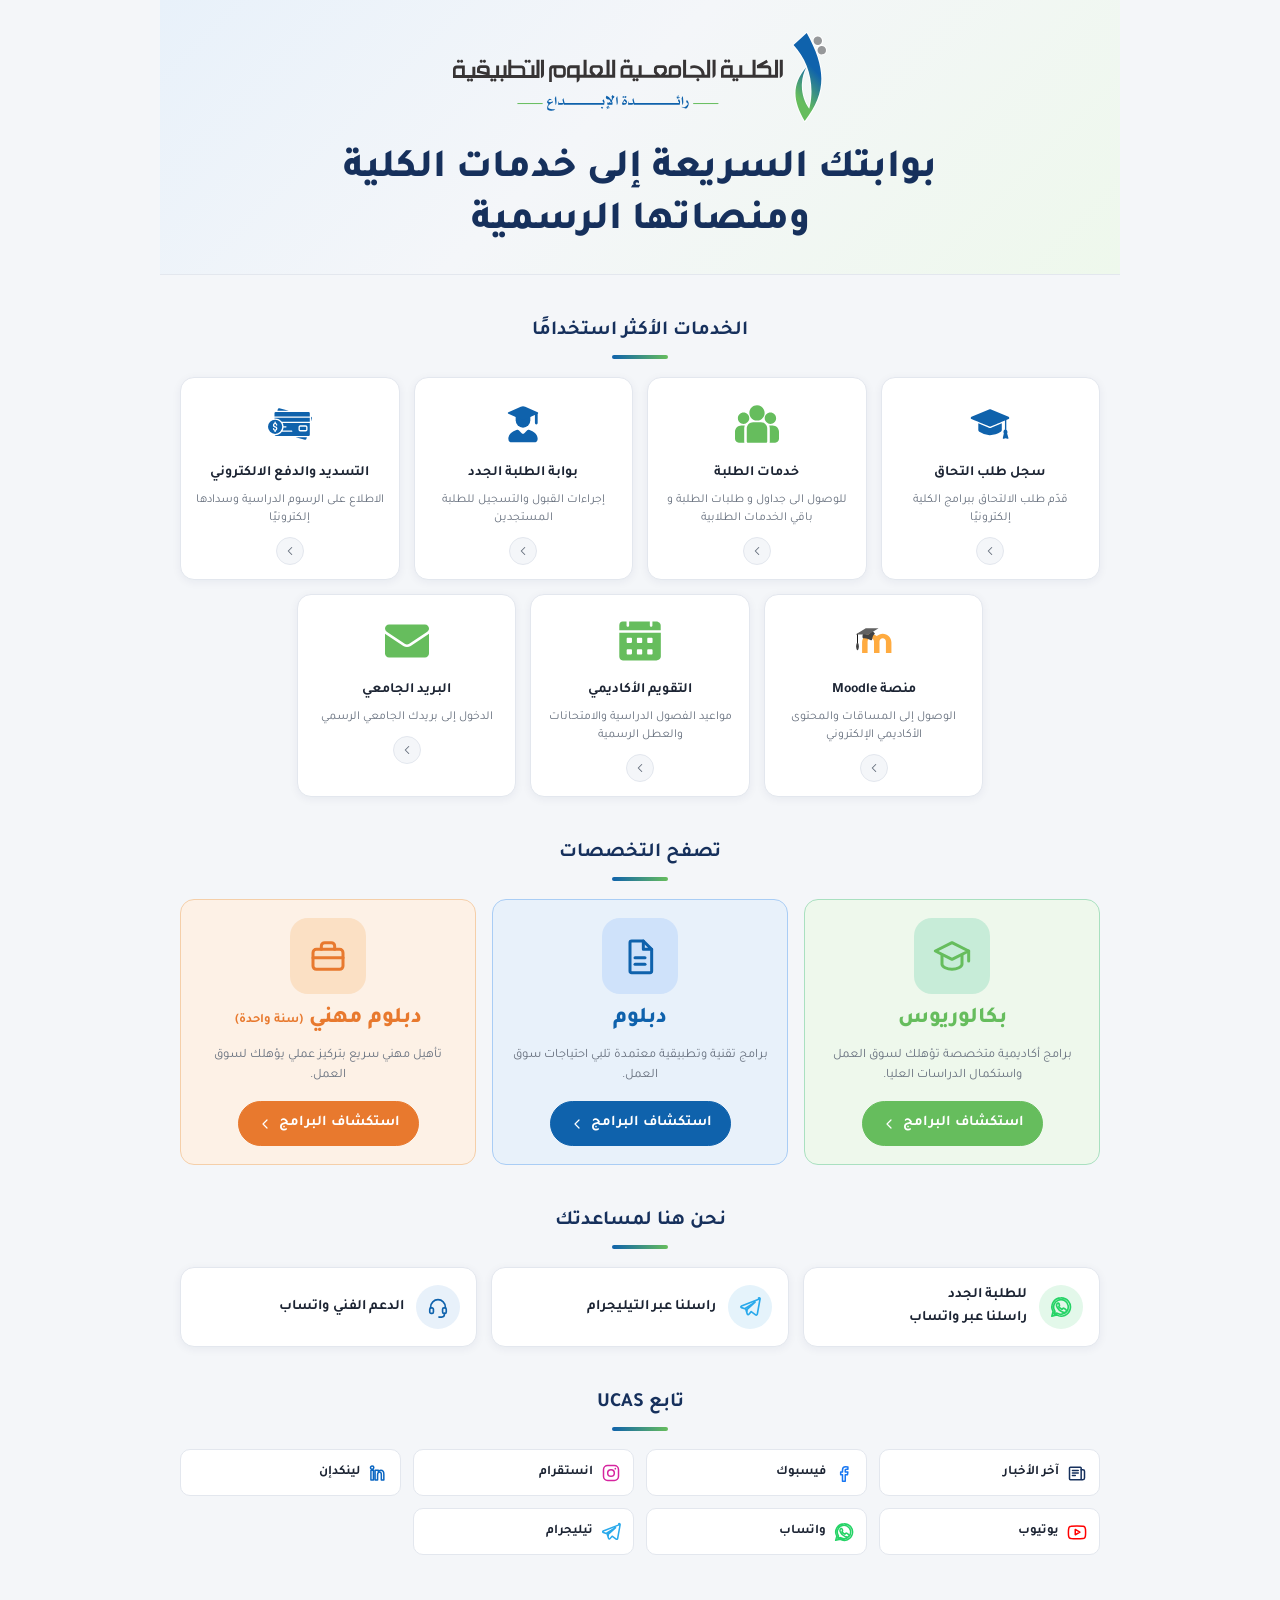
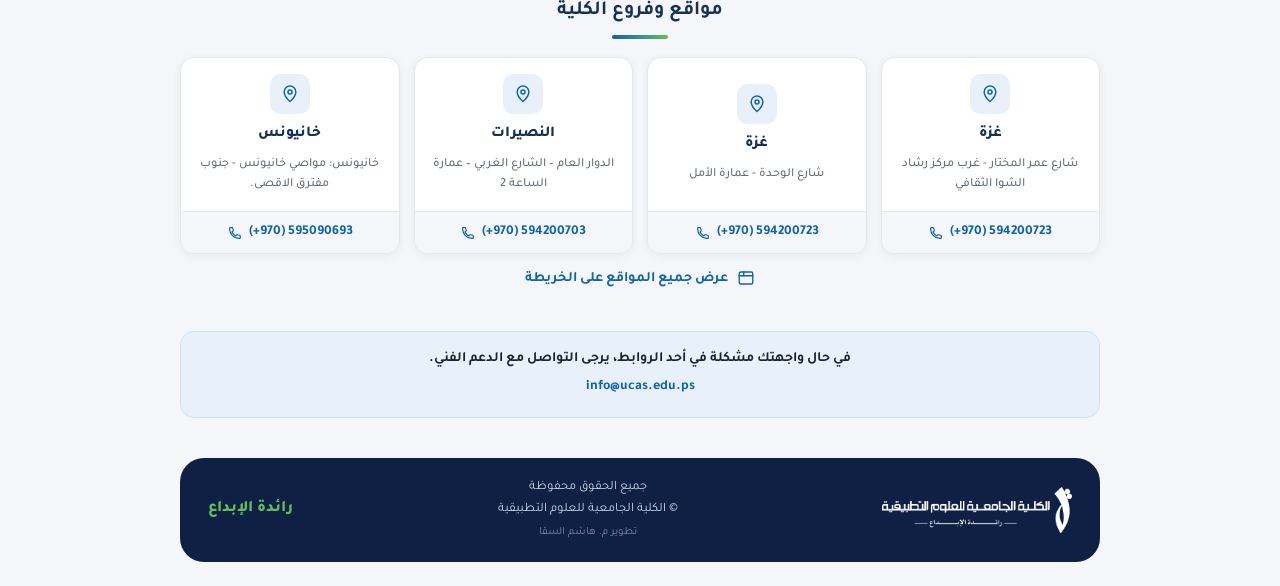
==== commit 826e6ded: "Add e-Sadad payment guide page and footer credit - New esdad.html: swipeable 3-tab guide (Bank of Pa" ====
--- a/index.html
+++ b/index.html
@@ -70,11 +70,11 @@
           </span>
         </a>
 
-        <a class="service-card" href="https://ucas.edu.ps/esdad.pdf" data-link="التسديد الدفع الالكتروني">
+        <a class="service-card" href="esdad.html" data-link="التسديد الدفع الالكتروني">
           <div class="icon-wrap">
             <img class="service-icon-img" src="assets/icons/payment.svg" alt="" />
           </div>
-          <span class="label">التسديد الدفع الالكتروني</span>
+          <span class="label">التسديد والدفع الالكتروني</span>
           <span class="desc">الاطلاع على الرسوم الدراسية وسدادها إلكترونيًا</span>
           <span class="chevron-circle">
             <svg class="icon chevron" viewBox="0 0 24 24">
@@ -403,6 +403,7 @@
       <div class="bottom-bar__copyright">
         <span>جميع الحقوق محفوظة</span>
         <span>© الكلية الجامعية للعلوم التطبيقية</span>
+        <span class="bottom-bar__credit">تطوير م. هاشم السقا</span>
       </div>
 
       <span class="bottom-bar__tagline">رائدة الإبداع</span>
--- a/css/style.css
+++ b/css/style.css
@@ -618,6 +618,12 @@
   color: #cdd6e6;
 }
 
+.bottom-bar__credit {
+  font-size: 0.68rem;
+  color: #7f8ba8;
+  margin-top: 2px;
+}
+
 .bottom-bar__tagline {
   color: var(--green);
   font-weight: 800;
@@ -819,3 +825,277 @@
     justify-content: center;
   }
 }
+
+/* ===== Esdad payment guide page ===== */
+
+.esdad-main {
+  max-width: 1100px;
+  margin: 0 auto;
+  padding: 30px 20px 60px;
+}
+
+.esdad-back {
+  display: inline-flex;
+  align-items: center;
+  gap: 6px;
+  color: var(--blue);
+  font-weight: 700;
+  font-size: 0.9rem;
+  margin-bottom: 22px;
+}
+
+.esdad-header {
+  text-align: center;
+  margin-bottom: 30px;
+}
+
+.esdad-header h1 {
+  font-size: 2rem;
+  font-weight: 800;
+  color: var(--navy);
+  margin: 0 0 8px;
+}
+
+.esdad-header p {
+  color: var(--muted);
+  font-size: 0.95rem;
+  margin: 0;
+}
+
+.esdad-tabs {
+  display: flex;
+  gap: 10px;
+  justify-content: center;
+  flex-wrap: wrap;
+  margin-bottom: 10px;
+}
+
+.esdad-tab {
+  display: flex;
+  align-items: center;
+  gap: 8px;
+  padding: 12px 20px;
+  border-radius: 999px;
+  border: 1.5px solid var(--border);
+  background: #fff;
+  font-family: inherit;
+  font-weight: 700;
+  font-size: 0.92rem;
+  color: var(--muted);
+  cursor: pointer;
+  transition: background 0.2s ease, color 0.2s ease, border-color 0.2s ease, box-shadow 0.2s ease, transform 0.15s ease;
+}
+
+.esdad-tab:hover {
+  transform: translateY(-1px);
+  box-shadow: var(--shadow);
+}
+
+.esdad-tab__icon {
+  display: flex;
+  width: 20px;
+  height: 20px;
+}
+
+.esdad-tab__icon .icon {
+  width: 20px;
+  height: 20px;
+}
+
+.esdad-tab.is-active[data-accent="blue"] {
+  background: var(--blue);
+  border-color: var(--blue);
+  color: #fff;
+  box-shadow: var(--shadow-hover);
+}
+
+.esdad-tab.is-active[data-accent="green"] {
+  background: var(--green);
+  border-color: var(--green);
+  color: #fff;
+  box-shadow: var(--shadow-hover);
+}
+
+.esdad-tab.is-active[data-accent="orange"] {
+  background: var(--orange);
+  border-color: var(--orange);
+  color: #fff;
+  box-shadow: var(--shadow-hover);
+}
+
+.esdad-swipe-hint {
+  text-align: center;
+  color: var(--muted);
+  font-size: 0.8rem;
+  display: flex;
+  align-items: center;
+  justify-content: center;
+  gap: 6px;
+  margin: 6px 0 26px;
+}
+
+.esdad-panels {
+  position: relative;
+}
+
+.esdad-panel {
+  display: none;
+  background: #fff;
+  border: 1px solid var(--border);
+  border-top: 4px solid transparent;
+  border-radius: var(--radius);
+  box-shadow: var(--shadow);
+  padding: 28px;
+}
+
+.esdad-panel.is-active {
+  display: grid;
+  grid-template-columns: 1.1fr 1fr;
+  gap: 30px;
+  animation: esdad-fade 0.25s ease;
+}
+
+@keyframes esdad-fade {
+  from {
+    opacity: 0;
+    transform: translateY(6px);
+  }
+  to {
+    opacity: 1;
+    transform: translateY(0);
+  }
+}
+
+.esdad-panel[data-accent="blue"] {
+  border-top-color: var(--blue);
+}
+
+.esdad-panel[data-accent="green"] {
+  border-top-color: var(--green);
+}
+
+.esdad-panel[data-accent="orange"] {
+  border-top-color: var(--orange);
+}
+
+.esdad-panel__steps h2 {
+  font-size: 1.15rem;
+  font-weight: 800;
+  color: var(--navy);
+  margin: 0 0 18px;
+}
+
+.esdad-steps {
+  list-style: none;
+  margin: 0;
+  padding: 0;
+  display: flex;
+  flex-direction: column;
+  gap: 14px;
+  counter-reset: esdad-step;
+}
+
+.esdad-steps li {
+  position: relative;
+  padding-inline-start: 40px;
+  font-size: 0.92rem;
+  line-height: 1.7;
+  color: var(--text);
+  counter-increment: esdad-step;
+}
+
+.esdad-steps li::before {
+  content: counter(esdad-step);
+  position: absolute;
+  inset-inline-start: 0;
+  top: 0;
+  width: 28px;
+  height: 28px;
+  border-radius: 50%;
+  background: var(--blue-bg);
+  color: var(--blue);
+  font-weight: 800;
+  font-size: 0.85rem;
+  display: flex;
+  align-items: center;
+  justify-content: center;
+  flex-shrink: 0;
+}
+
+.esdad-panel[data-accent="green"] .esdad-steps li::before {
+  background: var(--green-bg);
+  color: var(--green);
+}
+
+.esdad-panel[data-accent="orange"] .esdad-steps li::before {
+  background: var(--orange-bg);
+  color: var(--orange);
+}
+
+.esdad-panel__media {
+  display: flex;
+  flex-direction: column;
+  gap: 16px;
+}
+
+.esdad-panel__media img {
+  width: 100%;
+  border-radius: var(--radius-sm);
+  border: 1px solid var(--border);
+  box-shadow: var(--shadow);
+}
+
+.esdad-video {
+  position: relative;
+  padding-top: 56.25%;
+  border-radius: var(--radius-sm);
+  overflow: hidden;
+  box-shadow: var(--shadow);
+}
+
+.esdad-video iframe {
+  position: absolute;
+  inset: 0;
+  width: 100%;
+  height: 100%;
+  border: 0;
+}
+
+.esdad-panel__soon {
+  grid-column: 1 / -1;
+  text-align: center;
+  padding: 50px 20px;
+  color: var(--muted);
+}
+
+.esdad-panel__soon .icon {
+  color: var(--orange);
+  margin-bottom: 10px;
+}
+
+.esdad-panel__soon h2 {
+  font-size: 1.2rem;
+  color: var(--navy);
+  margin: 6px 0;
+}
+
+.esdad-panel__soon p {
+  margin: 0;
+  font-size: 0.9rem;
+}
+
+@media (max-width: 860px) {
+  .esdad-panel.is-active {
+    grid-template-columns: 1fr;
+  }
+}
+
+@media (max-width: 720px) {
+  .esdad-tab {
+    padding: 10px 14px;
+    font-size: 0.85rem;
+  }
+  .esdad-panel {
+    padding: 20px;
+  }
+}
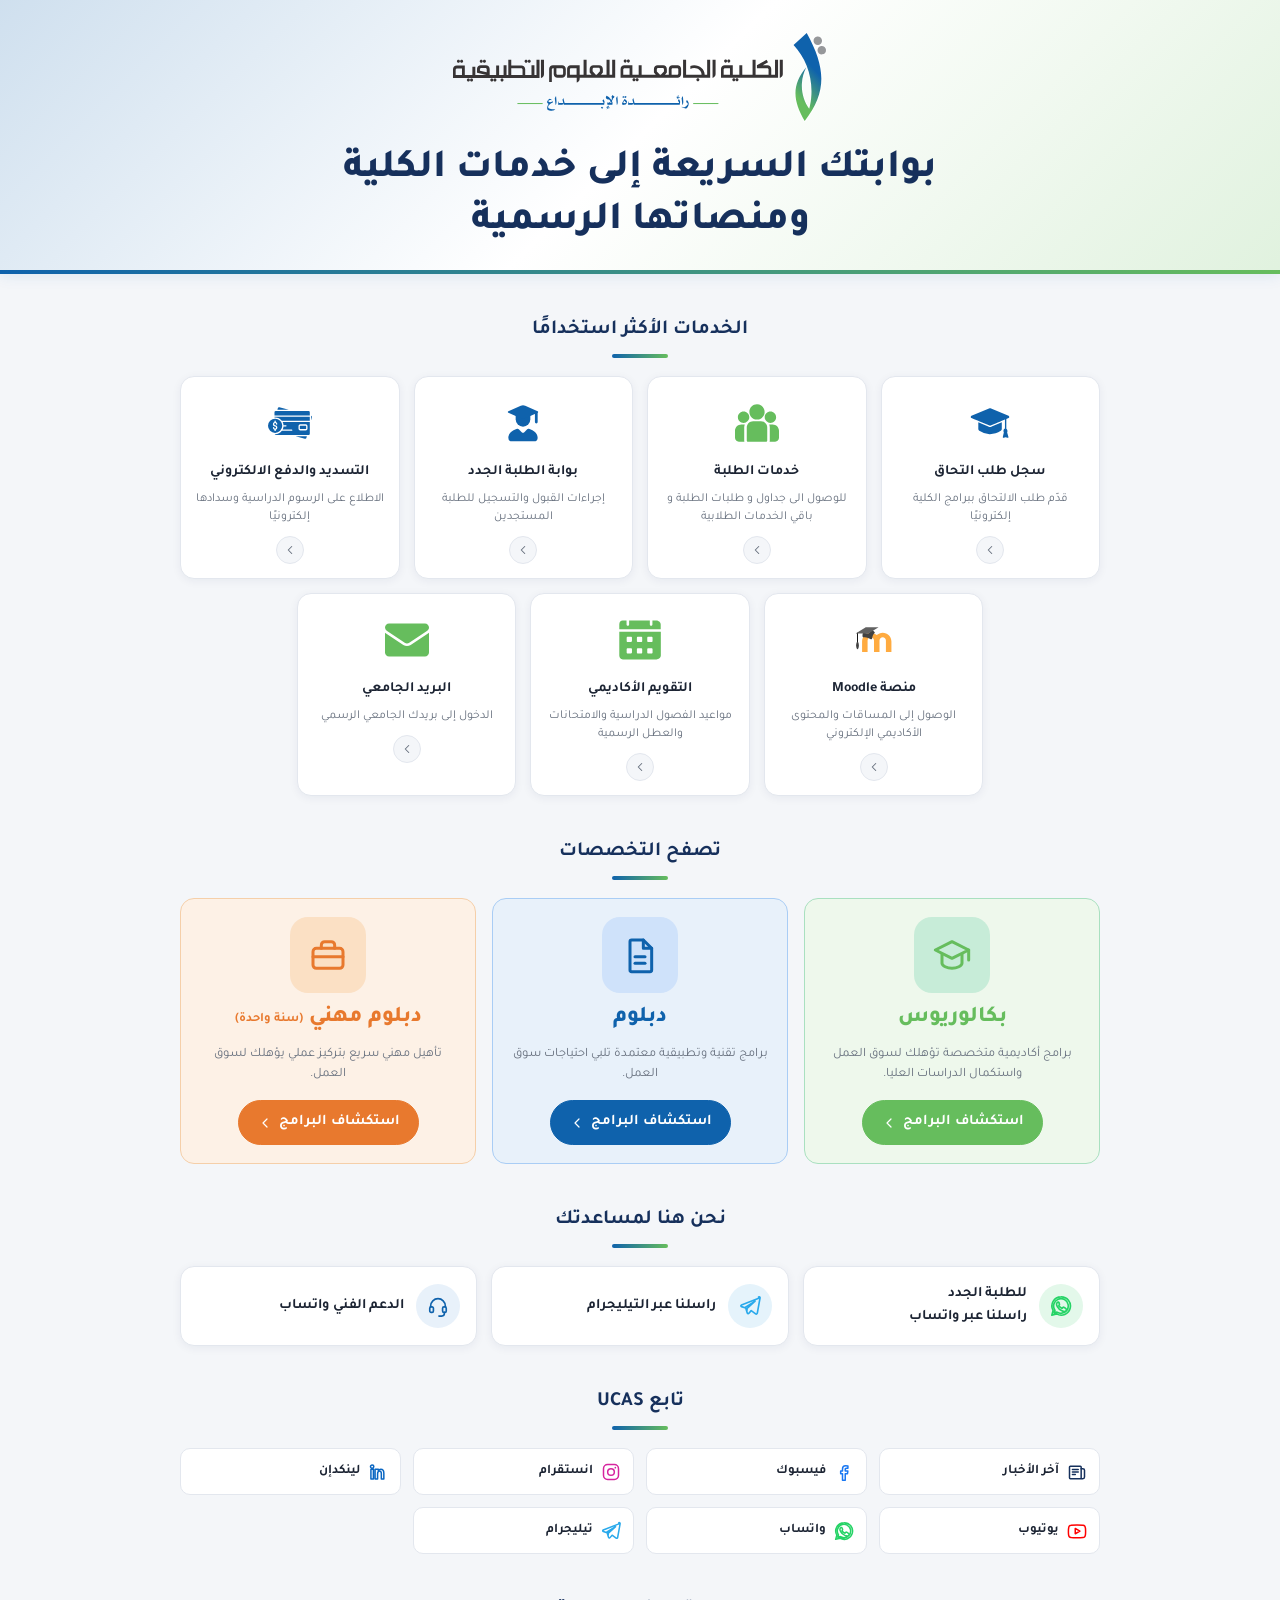
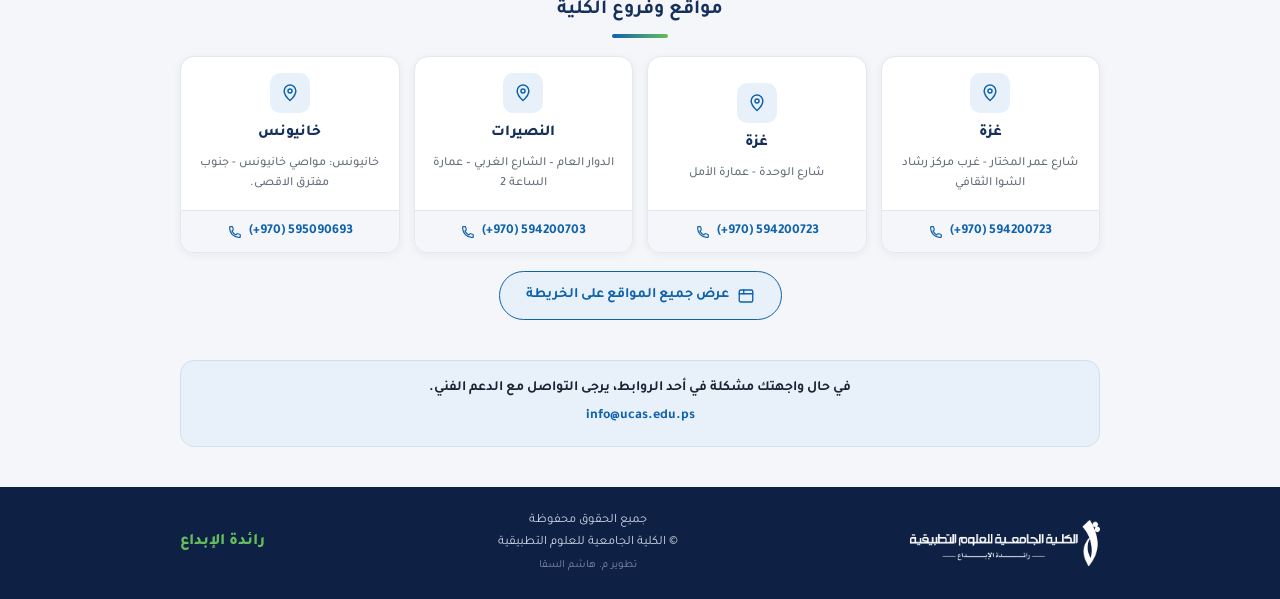
==== commit 47952a7b: "Full-width header/footer, clickable map-link button, strip TODO markers - Header and footer now span" ====
--- a/index.html
+++ b/index.html
@@ -13,14 +13,16 @@
 
 <body>
 
-  <header class="site-header container">
-    <div class="logo-wrap">
-      <img src="assets/images/logo.svg" alt="شعار الكلية الجامعية للعلوم التطبيقية"
-        onerror="this.replaceWith(Object.assign(document.createElement('div'),{className:'logo-fallback',textContent:'شعار UCAS'}))" />
-    </div>
-
-    <div class="hero">
-      <h1>بوابتك السريعة إلى خدمات الكلية ومنصاتها الرسمية</h1>
+  <header class="site-header">
+    <div class="container">
+      <div class="logo-wrap">
+        <img src="assets/images/logo.svg" alt="شعار الكلية الجامعية للعلوم التطبيقية"
+          onerror="this.replaceWith(Object.assign(document.createElement('div'),{className:'logo-fallback',textContent:'شعار UCAS'}))" />
+      </div>
+
+      <div class="hero">
+        <h1>بوابتك السريعة إلى خدمات الكلية ومنصاتها الرسمية</h1>
+      </div>
     </div>
   </header>
 
@@ -31,7 +33,7 @@
       <h2 class="section-title">الخدمات الأكثر استخدامًا</h2>
       <div class="grid grid--4">
 
-        <a class="service-card" href="https://my.ucas.edu.ps/new_application.aspx" data-link="TODO: سجل طلب التحاق">
+        <a class="service-card" href="https://my.ucas.edu.ps/new_application.aspx" data-link="سجل طلب التحاق">
           <div class="icon-wrap">
             <img class="service-icon-img" src="assets/icons/graduation.svg" alt="" />
           </div>
@@ -44,7 +46,7 @@
           </span>
         </a>
 
-        <a class="service-card" href="https://my.ucas.edu.ps/login?backurl=/home" data-link="TODO: خدمات الطلبة">
+        <a class="service-card" href="https://my.ucas.edu.ps/login" data-link="خدمات الطلبة">
           <div class="icon-wrap">
             <img class="service-icon-img" src="assets/icons/students.svg" alt="" />
           </div>
@@ -57,7 +59,7 @@
           </span>
         </a>
 
-        <a class="service-card" href="#" data-link="TODO: بوابة الطلبة الجدد">
+        <a class="service-card" href="https://join.ucas.edu.ps/deanships" data-link="بوابة الطلبة الجدد">
           <div class="icon-wrap">
             <img class="service-icon-img" src="assets/icons/new-students.svg" alt="" />
           </div>
@@ -83,7 +85,7 @@
           </span>
         </a>
 
-        <a class="service-card" href="https://elearning.ucas.edu.ps/" data-link="TODO: منصة Moodle">
+        <a class="service-card" href="https://moodle.ucas.edu.ps/" data-link="منصة Moodle">
           <div class="icon-wrap">
             <img class="service-icon-img" src="assets/icons/moodle.svg" alt="" />
           </div>
@@ -96,7 +98,7 @@
           </span>
         </a>
 
-        <a class="service-card" href="https://ucas.edu.ps/registration/ac_calendar" data-link="TODO: التقويم الأكاديمي">
+        <a class="service-card" href="https://ucas.edu.ps/registration/ac_calendar" data-link="التقويم الأكاديمي">
           <div class="icon-wrap">
             <img class="service-icon-img" src="assets/icons/calendar.svg" alt="" />
           </div>
@@ -109,7 +111,7 @@
           </span>
         </a>
 
-        <a class="service-card" href="https://mail.google.com/" data-link="TODO: البريد الجامعي">
+        <a class="service-card" href="https://mail.google.com/" data-link="البريد الجامعي">
           <div class="icon-wrap">
             <img class="service-icon-img" src="assets/icons/mail.svg" alt="" />
           </div>
@@ -191,7 +193,7 @@
       <div class="grid grid--3">
 
 
-          <a class="help-card whatsapp" href="https://wa.me/970593768501" data-link="TODO: راسلنا عبر واتساب للطلبة الجدد">
+          <a class="help-card whatsapp" href="https://wa.me/970593768501" data-link="راسلنا عبر واتساب للطلبة الجدد">
           <div class="icon-wrap">
             <svg class="icon" viewBox="0 0 24 24" fill="currentColor" stroke="none" style="width:22px;height:22px">
               <path
@@ -201,7 +203,7 @@
           <span class="label">للطلبة الجدد <br> راسلنا عبر واتساب</span>
         </a>
 
-        <a class="help-card telegram" href="http://@UCASGAZA_bot" data-link="TODO: قناة تيليجرام">
+        <a class="help-card telegram" href="http://@UCASGAZA_bot" data-link="قناة تيليجرام">
           <div class="icon-wrap">
             <svg class="icon" viewBox="0 0 24 24" fill="currentColor" stroke="none" style="width:22px;height:22px">
               <path
@@ -211,7 +213,7 @@
           <span class="label">راسلنا عبر التيليجرام</span>
         </a>
 
-        <a class="help-card support" href="https://wa.me/201003891901" data-link="TODO: الدعم الفني واتساب">
+        <a class="help-card support" href="https://wa.me/201003891901" data-link="الدعم الفني واتساب">
           <div class="icon-wrap">
             <svg class="icon" viewBox="0 0 24 24" style="width:22px;height:22px">
               <path d="M4 13v-1a8 8 0 0 1 16 0v1" />
@@ -230,7 +232,7 @@
     <section class="section">
       <h2 class="section-title">تابع UCAS</h2>
       <div class="social-grid social-grid--wide">
-        <a class="social-item news" href="https://ucas.edu.ps/news/" data-link="TODO: آخر الأخبار">
+        <a class="social-item news" href="https://ucas.edu.ps/news/" data-link="آخر الأخبار">
           <svg class="icon" viewBox="0 0 24 24">
             <rect x="3" y="5" width="14" height="15" rx="1" />
             <line x1="6.5" y1="9" x2="13.5" y2="9" />
@@ -240,14 +242,14 @@
           </svg>
           آخر الأخبار
         </a>
-        <a class="social-item facebook" href="https://www.facebook.com/ucasGaza" data-link="TODO: فيسبوك">
+        <a class="social-item facebook" href="https://www.facebook.com/ucasGaza" data-link="فيسبوك">
           <svg class="icon" viewBox="0 0 24 24" fill="currentColor" stroke="none">
             <path
               d="M13.5 22v-8h2.7l.4-3.1h-3.1V9c0-.9.25-1.5 1.55-1.5h1.65V4.7C15.9 4.6 15 4.5 13.9 4.5c-2.2 0-3.7 1.35-3.7 3.8v2.6H8v3.1h2.2V22h3.3Z" />
           </svg>
           فيسبوك
         </a>
-        <a class="social-item instagram" href="https://www.instagram.com/UCASGaza/" data-link="TODO: انستقرام">
+        <a class="social-item instagram" href="https://www.instagram.com/UCASGaza/" data-link="انستقرام">
           <svg class="icon" viewBox="0 0 24 24">
             <rect x="3" y="3" width="18" height="18" rx="5" />
             <circle cx="12" cy="12" r="4" />
@@ -255,28 +257,28 @@
           </svg>
           انستقرام
         </a>
-        <a class="social-item linkedin" href="https://www.linkedin.com/school/ucasgaza" data-link="TODO: لينكدإن">
+        <a class="social-item linkedin" href="https://www.linkedin.com/school/ucasgaza" data-link="لينكدإن">
           <svg class="icon" viewBox="0 0 24 24" fill="currentColor" stroke="none">
             <path
               d="M4.98 3.5a2 2 0 1 0 .02 4 2 2 0 0 0-.02-4ZM3.5 8.75h3v11.75h-3zM9.5 8.75h2.9v1.6h.04c.4-.75 1.4-1.6 2.9-1.6 3.1 0 3.66 2 3.66 4.6v7.15h-3v-6.35c0-1.5-.03-3.45-2.1-3.45-2.1 0-2.4 1.65-2.4 3.35v6.45h-3V8.75Z" />
           </svg>
           لينكدإن
         </a>
-        <a class="social-item youtube" href="https://www.youtube.com/user/TheUniversityCollege?sub_confirmation=1" data-link="TODO: يوتيوب">
+        <a class="social-item youtube" href="https://www.youtube.com/user/TheUniversityCollege?sub_confirmation=1" data-link="يوتيوب">
           <svg class="icon" viewBox="0 0 24 24" fill="currentColor" stroke="none">
             <path
               d="M22 8.2s-.2-1.5-.8-2.2c-.8-.9-1.7-.9-2.1-1C16 4.7 12 4.7 12 4.7h0s-4 0-7.1.3c-.4 0-1.3.1-2.1 1-.6.7-.8 2.2-.8 2.2S1.7 10 1.7 11.7v1.5C1.7 15 1.9 16.7 1.9 16.7s.2 1.5.8 2.2c.8.9 1.9.9 2.4 1 1.7.2 7 .3 7 .3s4 0 7.1-.3c.4 0 1.3-.1 2.1-1 .6-.7.8-2.2.8-2.2s.2-1.7.2-3.5v-1.5c0-1.7-.2-3.5-.2-3.5ZM9.9 15.3V8.9l5.6 3.2-5.6 3.2Z" />
           </svg>
           يوتيوب
         </a>
-        <a class="social-item whatsapp" href="https://whatsapp.com/channel/0029VbC1YBUGk1FkVO1QZj0M" data-link="TODO: واتساب">
+        <a class="social-item whatsapp" href="https://whatsapp.com/channel/0029VbC1YBUGk1FkVO1QZj0M" data-link="واتساب">
           <svg class="icon" viewBox="0 0 24 24" fill="currentColor" stroke="none">
             <path
               d="M12 2a10 10 0 0 0-8.6 15L2 22l5.2-1.4A10 10 0 1 0 12 2Zm0 18a8 8 0 0 1-4.1-1.1l-.3-.2-3 .8.8-2.9-.2-.3A8 8 0 1 1 12 20Zm4.4-5.9c-.2-.1-1.4-.7-1.6-.8-.2-.1-.4-.1-.6.1-.2.2-.6.8-.8 1-.1.2-.3.2-.5.1-1.4-.7-2.3-1.3-3.2-2.8-.2-.4.2-.4.6-1.2.1-.1 0-.3 0-.4C10.2 9.6 9.8 8.5 9.6 8c-.1-.4-.3-.3-.5-.3h-.4c-.2 0-.5.1-.7.3-.2.2-.9.9-.9 2.2s1 2.6 1.1 2.8c.1.2 2 3 4.8 4.2.7.3 1.2.5 1.6.6.7.2 1.3.2 1.8.1.5-.1 1.4-.6 1.6-1.1.2-.5.2-1 .1-1.1-.1-.1-.2-.2-.4-.3Z" />
           </svg>
           واتساب
         </a>
-        <a class="social-item telegram" href="https://telegram.me/ucasgaza" data-link="TODO: تيليجرام">
+        <a class="social-item telegram" href="https://telegram.me/ucasgaza" data-link="تيليجرام">
           <svg class="icon" viewBox="0 0 24 24" fill="currentColor" stroke="none">
             <path
               d="M21.5 3.5 2.7 10.8c-.9.35-.9 1.6.02 1.9l4.6 1.5 1.7 5.4c.25.8 1.25 1 1.8.35l2.5-2.9 4.8 3.5c.7.5 1.7.1 1.85-.75l3-16.6c.15-.9-.75-1.6-1.57-1.15Zm-4 3.3-8.6 7.8-.35 3.1-1.4-4.5 10.35-6.4Z" />
@@ -292,7 +294,7 @@
       <div class="grid grid--4">
 
         <div class="branch-card">
-          <a class="branch-card__link" href="https://www.ucas.edu.ps/assets/images/ucasp4.jpg" data-link="TODO: خريطة فرع غزة - عرب حلويات أبو السعود">
+          <a class="branch-card__link" href="https://www.ucas.edu.ps/assets/images/ucasp4.jpg" data-link="خريطة فرع غزة - عرب حلويات أبو السعود">
             <div class="icon-wrap">
               <svg class="icon" viewBox="0 0 24 24" style="width:20px;height:20px">
                 <path d="M12 21s7-6.2 7-11.5A7 7 0 0 0 5 9.5C5 14.8 12 21 12 21Z" />
@@ -312,7 +314,7 @@
         </div>
 
         <div class="branch-card">
-          <a class="branch-card__link" href="https://www.ucas.edu.ps/assets/images/ucasp3.jpeg" data-link="TODO: خريطة فرع غزة - شارع الوحدة">
+          <a class="branch-card__link" href="https://www.ucas.edu.ps/assets/images/ucasp3.jpeg" data-link="خريطة فرع غزة - شارع الوحدة">
             <div class="icon-wrap">
               <svg class="icon" viewBox="0 0 24 24" style="width:20px;height:20px">
                 <path d="M12 21s7-6.2 7-11.5A7 7 0 0 0 5 9.5C5 14.8 12 21 12 21Z" />
@@ -332,7 +334,7 @@
         </div>
 
         <div class="branch-card">
-          <a class="branch-card__link" href="https://www.ucas.edu.ps/assets/images/ucasp1.jpeg" data-link="TODO: خريطة فرع النصيرات">
+          <a class="branch-card__link" href="https://www.ucas.edu.ps/assets/images/ucasp1.jpeg" data-link="خريطة فرع النصيرات">
             <div class="icon-wrap">
               <svg class="icon" viewBox="0 0 24 24" style="width:20px;height:20px">
                 <path d="M12 21s7-6.2 7-11.5A7 7 0 0 0 5 9.5C5 14.8 12 21 12 21Z" />
@@ -352,7 +354,7 @@
         </div>
 
         <div class="branch-card">
-          <a class="branch-card__link" href="https://www.ucas.edu.ps/assets/images/ucasp2.jpg" data-link="TODO: خريطة فرع خانيونس">
+          <a class="branch-card__link" href="https://www.ucas.edu.ps/assets/images/ucasp2.jpg" data-link="خريطة فرع خانيونس">
             <div class="icon-wrap">
               <svg class="icon" viewBox="0 0 24 24" style="width:20px;height:20px">
                 <path d="M12 21s7-6.2 7-11.5A7 7 0 0 0 5 9.5C5 14.8 12 21 12 21Z" />
@@ -372,9 +374,8 @@
         </div>
 
       </div>
-      <a class="map-link" href="https://ucas.edu.ps/aboutcollege/locations" data-link="TODO: عرض جميع المواقع على الخريطة">
-        <svg class="icon" viewBox="0 0 24 24"
-          style="width:18px;height:18px;display:inline;vertical-align:middle;margin-inline-end:6px">
+      <a class="map-link" href="https://ucas.edu.ps/aboutcollege/locations" data-link="عرض جميع المواقع على الخريطة">
+        <svg class="icon" viewBox="0 0 24 24" style="width:18px;height:18px">
           <rect x="3" y="4" width="18" height="16" rx="2" />
           <path d="M3 9h18" />
           <path d="M9 4v5" />
@@ -394,7 +395,7 @@
   </main>
 
   <footer class="bottom-bar">
-    <div class="container">
+    <div class="bottom-bar__inner container">
       <div class="bottom-bar__brand">
         <img class="bottom-bar__logo" src="assets/images/ucas_white_logo.png" alt="شعار الكلية الجامعية للعلوم التطبيقية"
           onerror="this.replaceWith(Object.assign(document.createElement('div'),{className:'logo-fallback',textContent:'شعار UCAS'}))" />
--- a/css/style.css
+++ b/css/style.css
@@ -174,8 +174,18 @@
 .site-header {
   padding: 32px 0 26px;
   text-align: center;
-  background: linear-gradient(135deg, var(--blue-bg) 0%, var(--bg) 45%, var(--green-bg) 100%);
-  border-bottom: 1px solid var(--border);
+  background: linear-gradient(135deg, color-mix(in srgb, var(--blue) 20%, #fff) 0%, #fff 50%, color-mix(in srgb, var(--green) 20%, #fff) 100%);
+  box-shadow: 0 2px 14px rgba(15, 98, 172, 0.1);
+  position: relative;
+}
+
+.site-header::after {
+  content: "";
+  position: absolute;
+  inset-inline: 0;
+  bottom: 0;
+  height: 4px;
+  background: linear-gradient(90deg, var(--blue), var(--green));
 }
 
 .logo-wrap {
@@ -545,12 +555,26 @@
 }
 
 .map-link {
-  display: block;
-  text-align: center;
-  margin-top: 14px;
+  display: flex;
+  width: fit-content;
+  align-items: center;
+  gap: 8px;
+  margin: 18px auto 0;
+  padding: 12px 26px;
+  border-radius: 999px;
+  border: 1.5px solid var(--blue);
+  background: var(--blue-bg);
   font-weight: 700;
   color: var(--blue);
   font-size: 0.9rem;
+  transition: background 0.2s ease, box-shadow 0.2s ease, transform 0.15s ease;
+}
+
+.map-link:hover {
+  background: var(--blue);
+  color: #fff;
+  box-shadow: var(--shadow-hover);
+  transform: translateY(-1px);
 }
 
 /* ===== Help note ===== */
@@ -579,21 +603,16 @@
 /* ===== Bottom bar ===== */
 
 .bottom-bar {
-  margin: 40px auto 24px;
-  padding: 0 20px;
-  max-width: var(--max-width);
-}
-
-.bottom-bar .container {
-  max-width: none;
-  margin: 0;
+  margin-top: 40px;
+  padding: 24px 0;
   background: var(--navy-dark);
   color: #fff;
-  border-radius: 24px;
+}
+
+.bottom-bar__inner {
   display: flex;
   align-items: center;
   justify-content: space-between;
-  padding: 20px 28px;
   flex-wrap: wrap;
   gap: 14px;
 }
@@ -1053,6 +1072,11 @@
   box-shadow: var(--shadow);
 }
 
+.esdad-video--full {
+  grid-column: 1 / -1;
+  margin-top: 6px;
+}
+
 .esdad-video iframe {
   position: absolute;
   inset: 0;
@@ -1098,4 +1122,7 @@
   .esdad-panel {
     padding: 20px;
   }
-}
+  .esdad-video--full {
+    padding-top: 100%;
+  }
+}
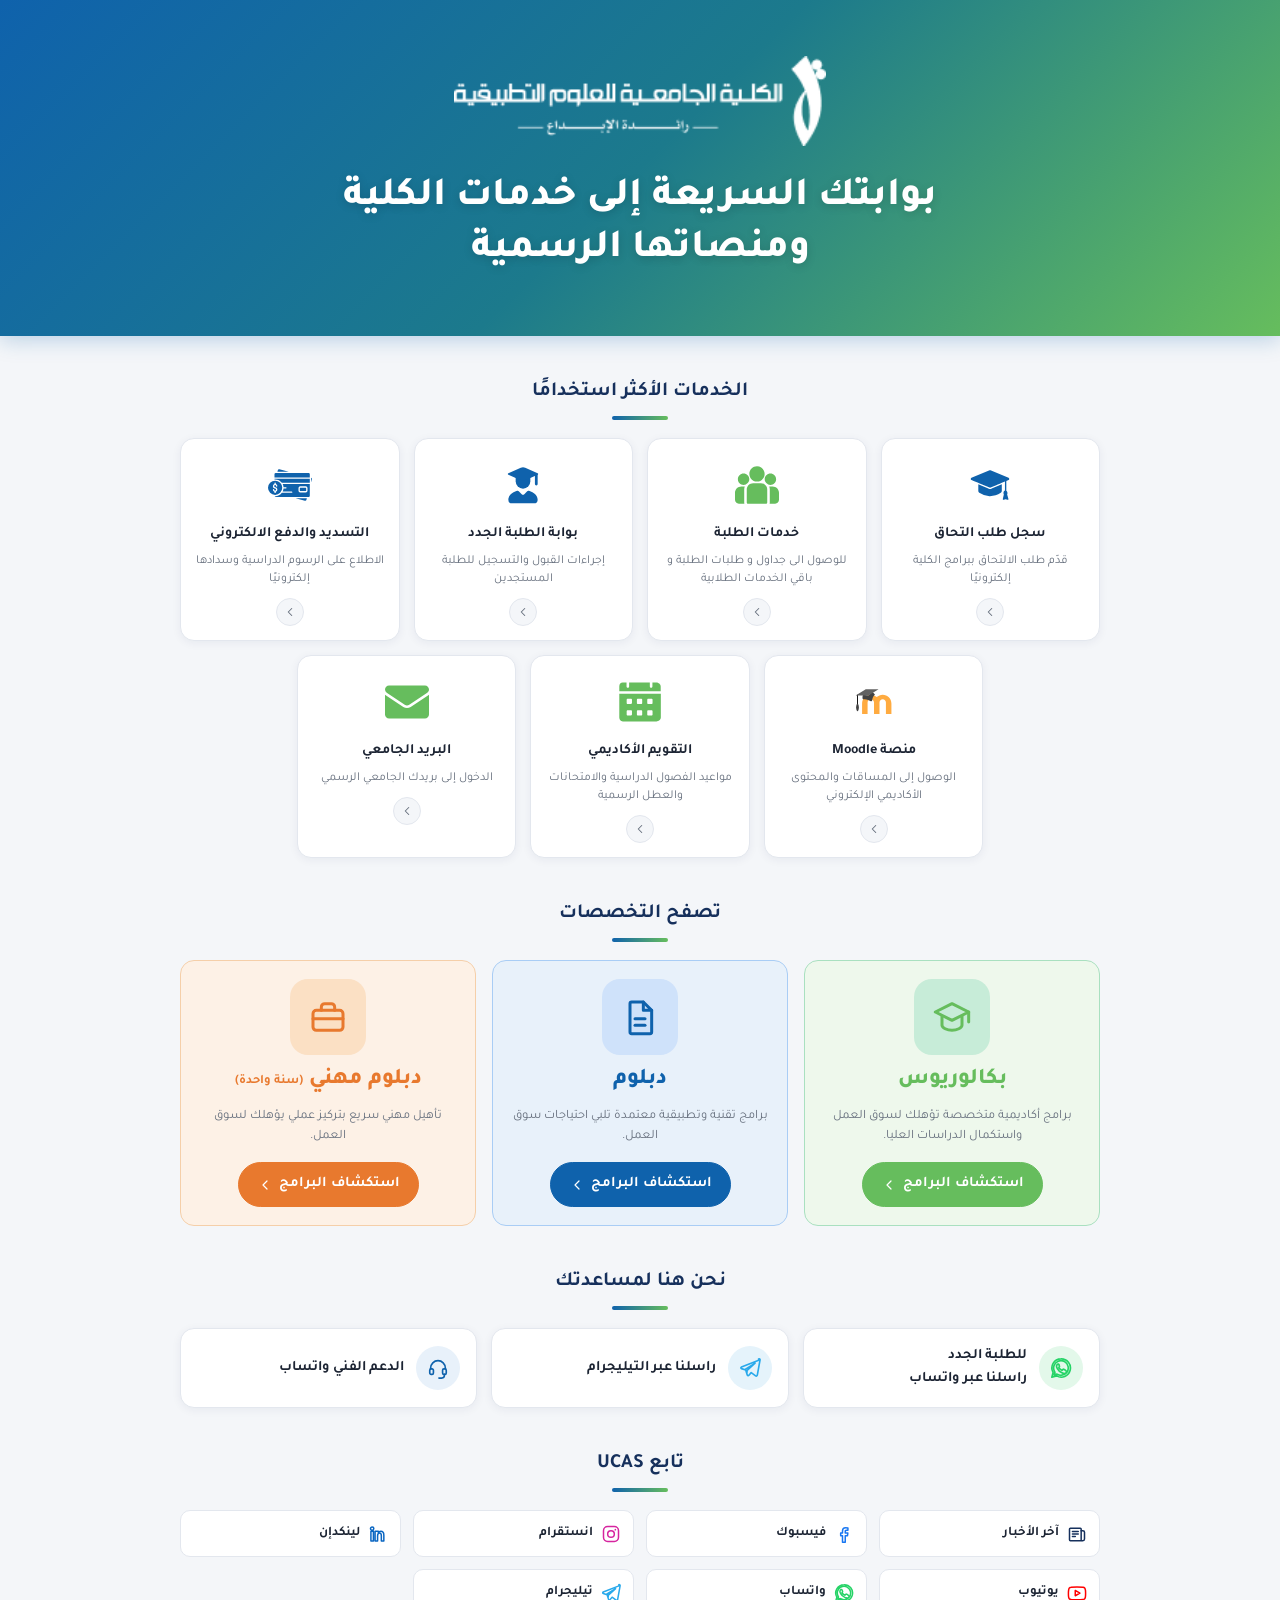
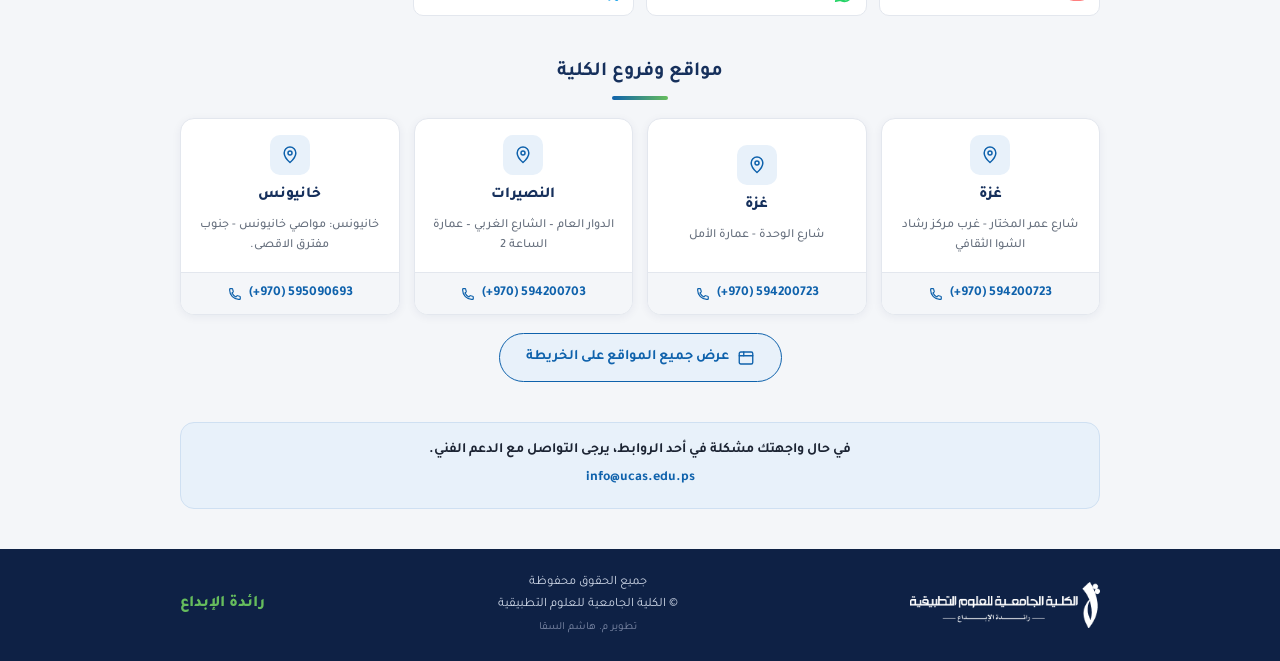
==== commit 3d78acb1: "Hero-style header, mobile footer/hero fixes, add favicon - Header is now a full hero section: vivid " ====
--- a/index.html
+++ b/index.html
@@ -9,6 +9,7 @@
   <link rel="preconnect" href="https://fonts.gstatic.com" crossorigin />
   <link href="https://fonts.googleapis.com/css2?family=Tajawal:wght@400;500;700;800&display=swap" rel="stylesheet" />
   <link rel="stylesheet" href="css/style.css" />
+  <link rel="icon" href="favicon.ico" />
 </head>
 
 <body>
@@ -16,7 +17,7 @@
   <header class="site-header">
     <div class="container">
       <div class="logo-wrap">
-        <img src="assets/images/logo.svg" alt="شعار الكلية الجامعية للعلوم التطبيقية"
+        <img src="assets/images/ucas_white_logo.png" alt="شعار الكلية الجامعية للعلوم التطبيقية"
           onerror="this.replaceWith(Object.assign(document.createElement('div'),{className:'logo-fallback',textContent:'شعار UCAS'}))" />
       </div>
 
--- a/css/style.css
+++ b/css/style.css
@@ -172,20 +172,10 @@
 /* ===== Header (index page) ===== */
 
 .site-header {
-  padding: 32px 0 26px;
-  text-align: center;
-  background: linear-gradient(135deg, color-mix(in srgb, var(--blue) 20%, #fff) 0%, #fff 50%, color-mix(in srgb, var(--green) 20%, #fff) 100%);
-  box-shadow: 0 2px 14px rgba(15, 98, 172, 0.1);
-  position: relative;
-}
-
-.site-header::after {
-  content: "";
-  position: absolute;
-  inset-inline: 0;
-  bottom: 0;
-  height: 4px;
-  background: linear-gradient(90deg, var(--blue), var(--green));
+  padding: 56px 0 60px;
+  text-align: center;
+  background: linear-gradient(135deg, var(--blue) 0%, #1c7a8c 50%, var(--green) 100%);
+  box-shadow: 0 4px 20px rgba(15, 98, 172, 0.25);
 }
 
 .logo-wrap {
@@ -208,22 +198,23 @@
   display: flex;
   align-items: center;
   justify-content: center;
-  border: 1.5px dashed var(--border);
+  border: 1.5px dashed rgba(255, 255, 255, 0.5);
   border-radius: var(--radius-sm);
-  color: var(--muted);
+  color: #fff;
   font-size: 0.75rem;
   padding: 0 10px;
 }
 
 .hero {
   text-align: center;
-  margin-top: 22px;
+  margin-top: 26px;
 }
 
 .hero h1 {
   font-size: 2.5rem;
   font-weight: 800;
-  color: var(--navy);
+  color: #fff;
+  text-shadow: 0 2px 10px rgba(0, 0, 0, 0.15);
   margin: 0 auto;
   max-width: 720px;
   line-height: 1.3;
@@ -812,6 +803,16 @@
 /* ===== Responsive ===== */
 
 @media (max-width: 720px) {
+  .hero h1 {
+    font-size: 1.6rem;
+  }
+  .bottom-bar__tagline {
+    display: none;
+  }
+  .bottom-bar__inner {
+    justify-content: center;
+    text-align: center;
+  }
   .grid--5 > *,
   .grid--4 > * {
     flex: 0 0 calc((100% - 14px) / 2);
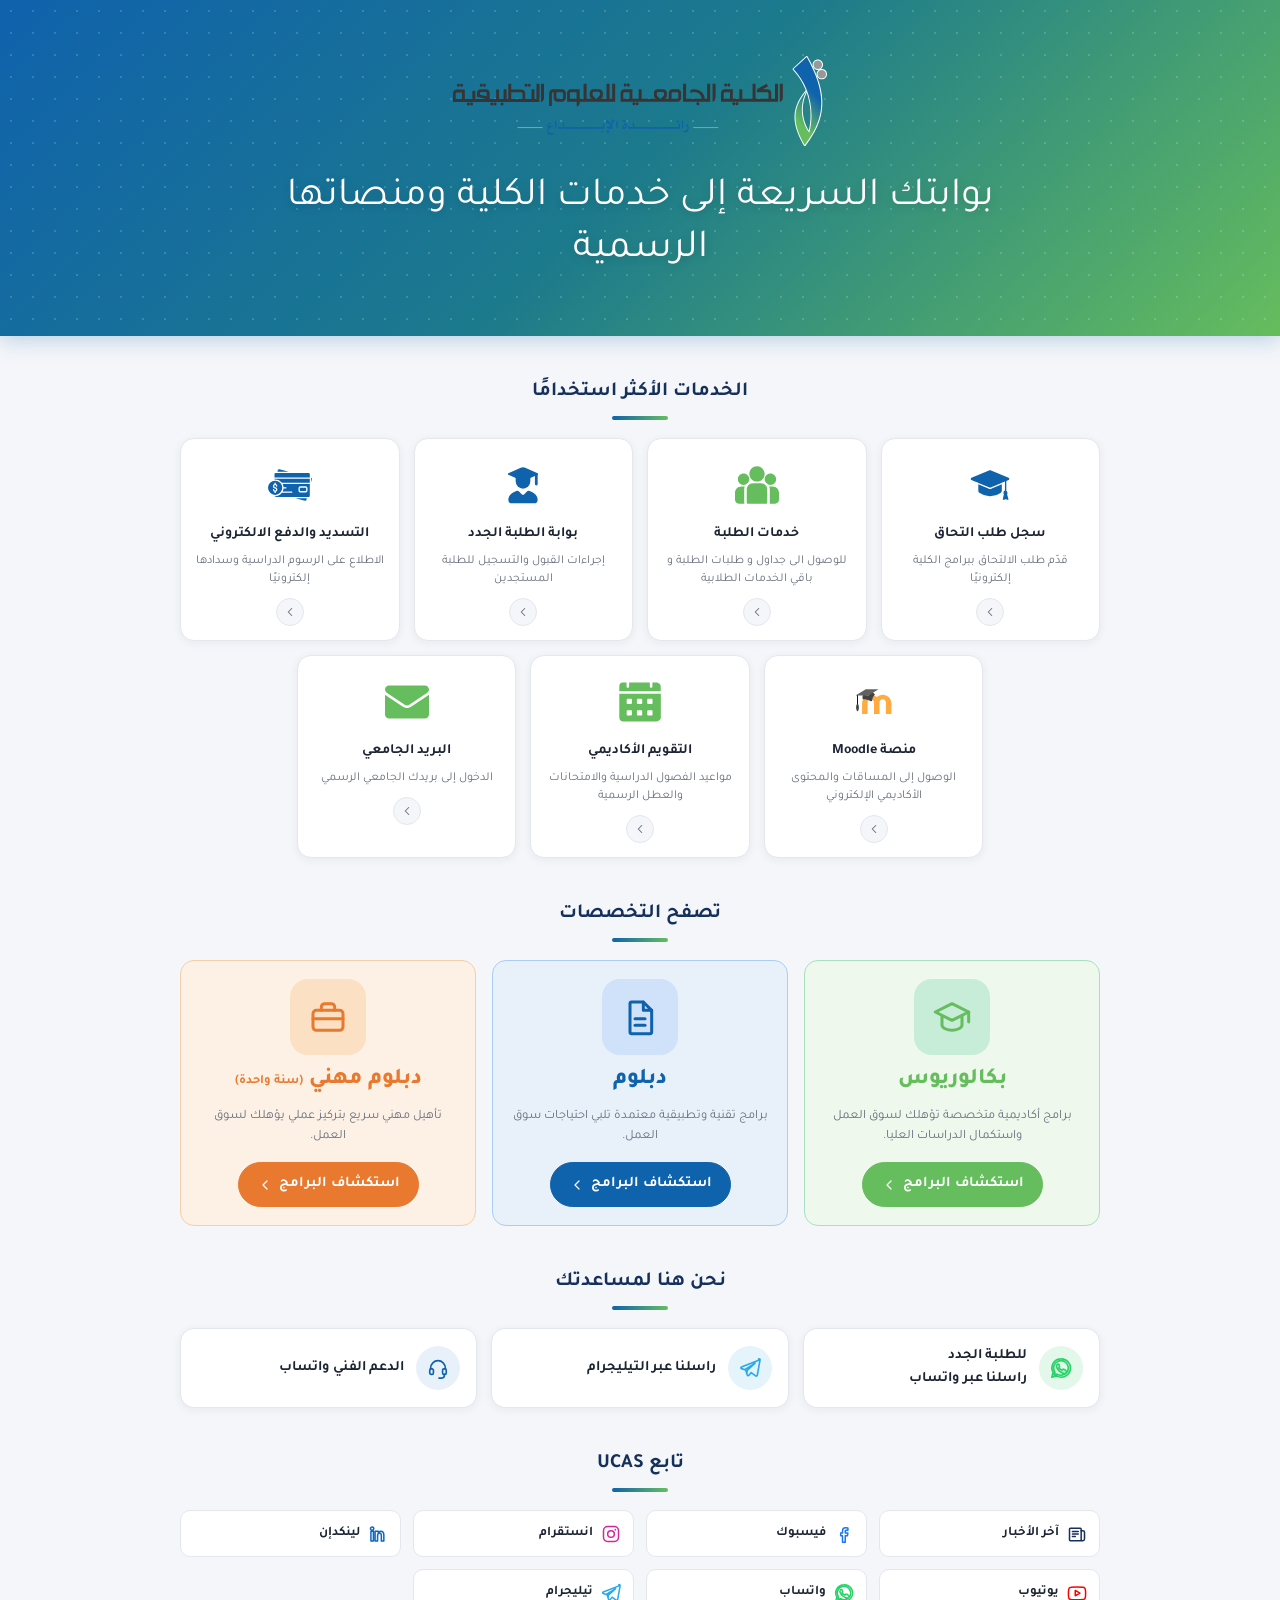
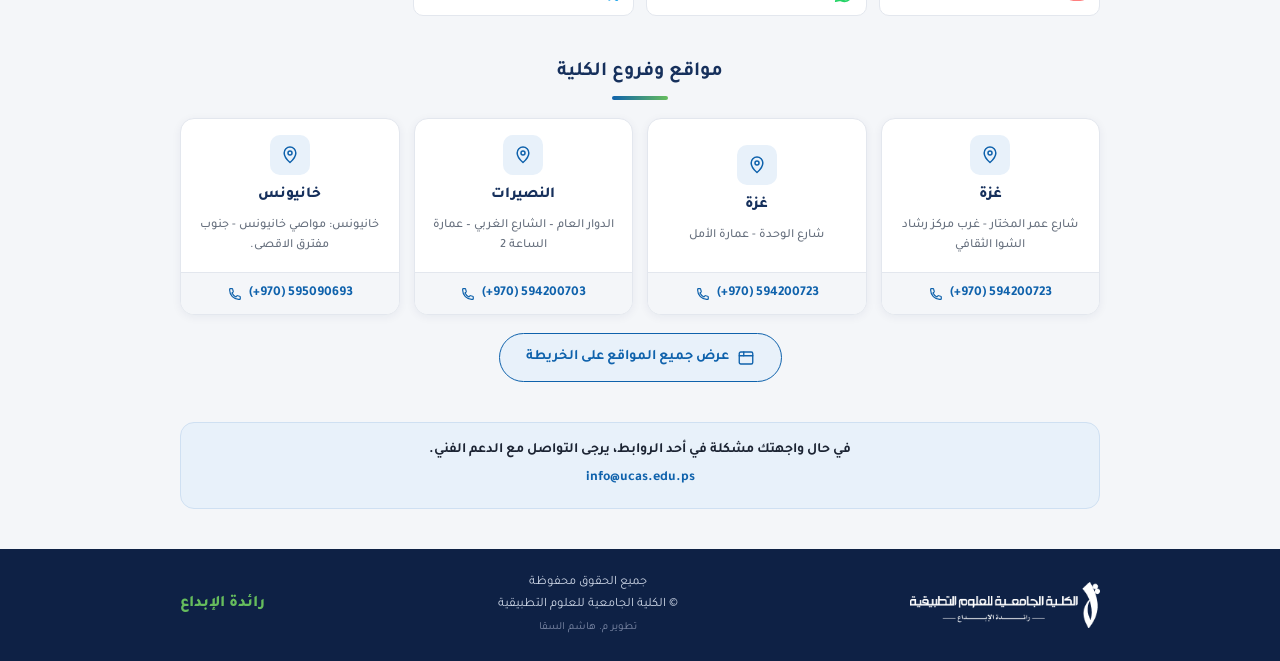
==== commit cf539700: "Header: dot-grid pattern, revert to colored logo, regular-weight hero text" ====
--- a/index.html
+++ b/index.html
@@ -17,7 +17,7 @@
   <header class="site-header">
     <div class="container">
       <div class="logo-wrap">
-        <img src="assets/images/ucas_white_logo.png" alt="شعار الكلية الجامعية للعلوم التطبيقية"
+        <img src="assets/images/logo.svg" alt="شعار الكلية الجامعية للعلوم التطبيقية"
           onerror="this.replaceWith(Object.assign(document.createElement('div'),{className:'logo-fallback',textContent:'شعار UCAS'}))" />
       </div>
 
--- a/css/style.css
+++ b/css/style.css
@@ -174,7 +174,10 @@
 .site-header {
   padding: 56px 0 60px;
   text-align: center;
-  background: linear-gradient(135deg, var(--blue) 0%, #1c7a8c 50%, var(--green) 100%);
+  background:
+    radial-gradient(rgba(255, 255, 255, 0.16) 1.5px, transparent 1.5px),
+    linear-gradient(135deg, var(--blue) 0%, #1c7a8c 50%, var(--green) 100%);
+  background-size: 22px 22px, cover;
   box-shadow: 0 4px 20px rgba(15, 98, 172, 0.25);
 }
 
@@ -212,7 +215,7 @@
 
 .hero h1 {
   font-size: 2.5rem;
-  font-weight: 800;
+  font-weight: 400;
   color: #fff;
   text-shadow: 0 2px 10px rgba(0, 0, 0, 0.15);
   margin: 0 auto;
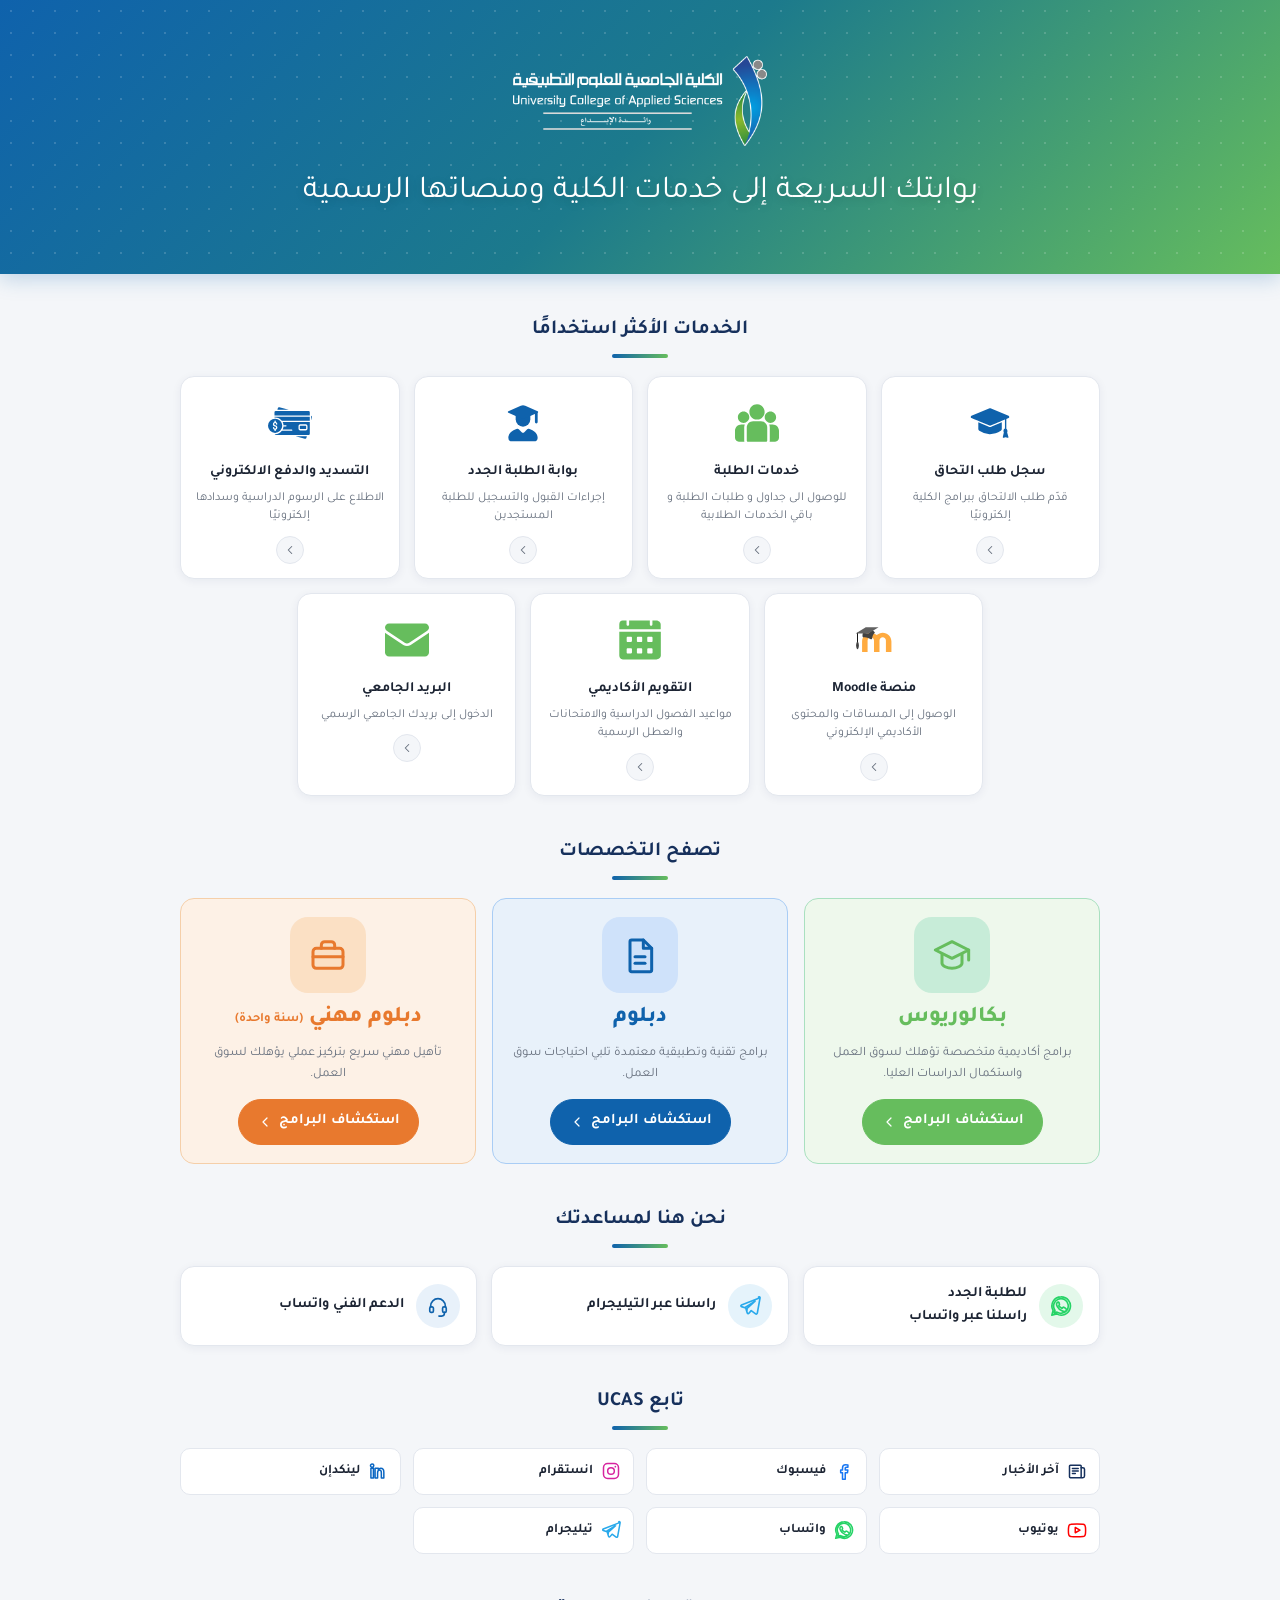
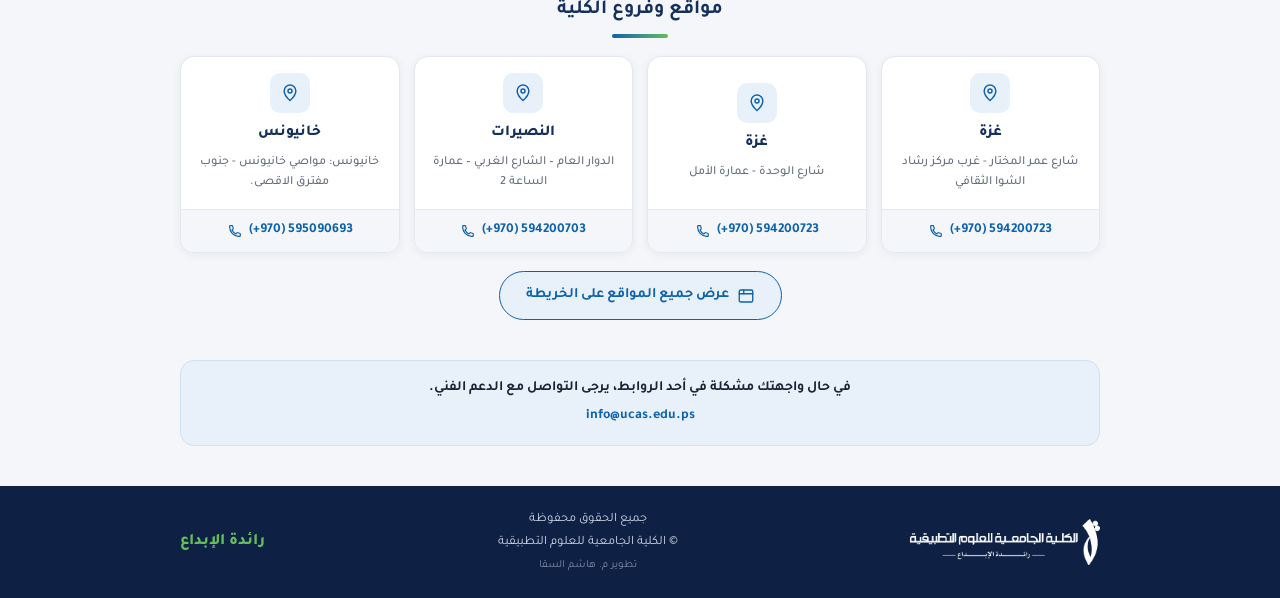
==== commit 246647ec: "Use ucasWhiteLogo.png for header logo" ====
--- a/index.html
+++ b/index.html
@@ -17,7 +17,7 @@
   <header class="site-header">
     <div class="container">
       <div class="logo-wrap">
-        <img src="assets/images/logo.svg" alt="شعار الكلية الجامعية للعلوم التطبيقية"
+        <img src="assets/images/ucasWhiteLogo.png" alt="شعار الكلية الجامعية للعلوم التطبيقية"
           onerror="this.replaceWith(Object.assign(document.createElement('div'),{className:'logo-fallback',textContent:'شعار UCAS'}))" />
       </div>
 
--- a/css/style.css
+++ b/css/style.css
@@ -214,7 +214,7 @@
 }
 
 .hero h1 {
-  font-size: 2.5rem;
+  font-size: 2rem;
   font-weight: 400;
   color: #fff;
   text-shadow: 0 2px 10px rgba(0, 0, 0, 0.15);
